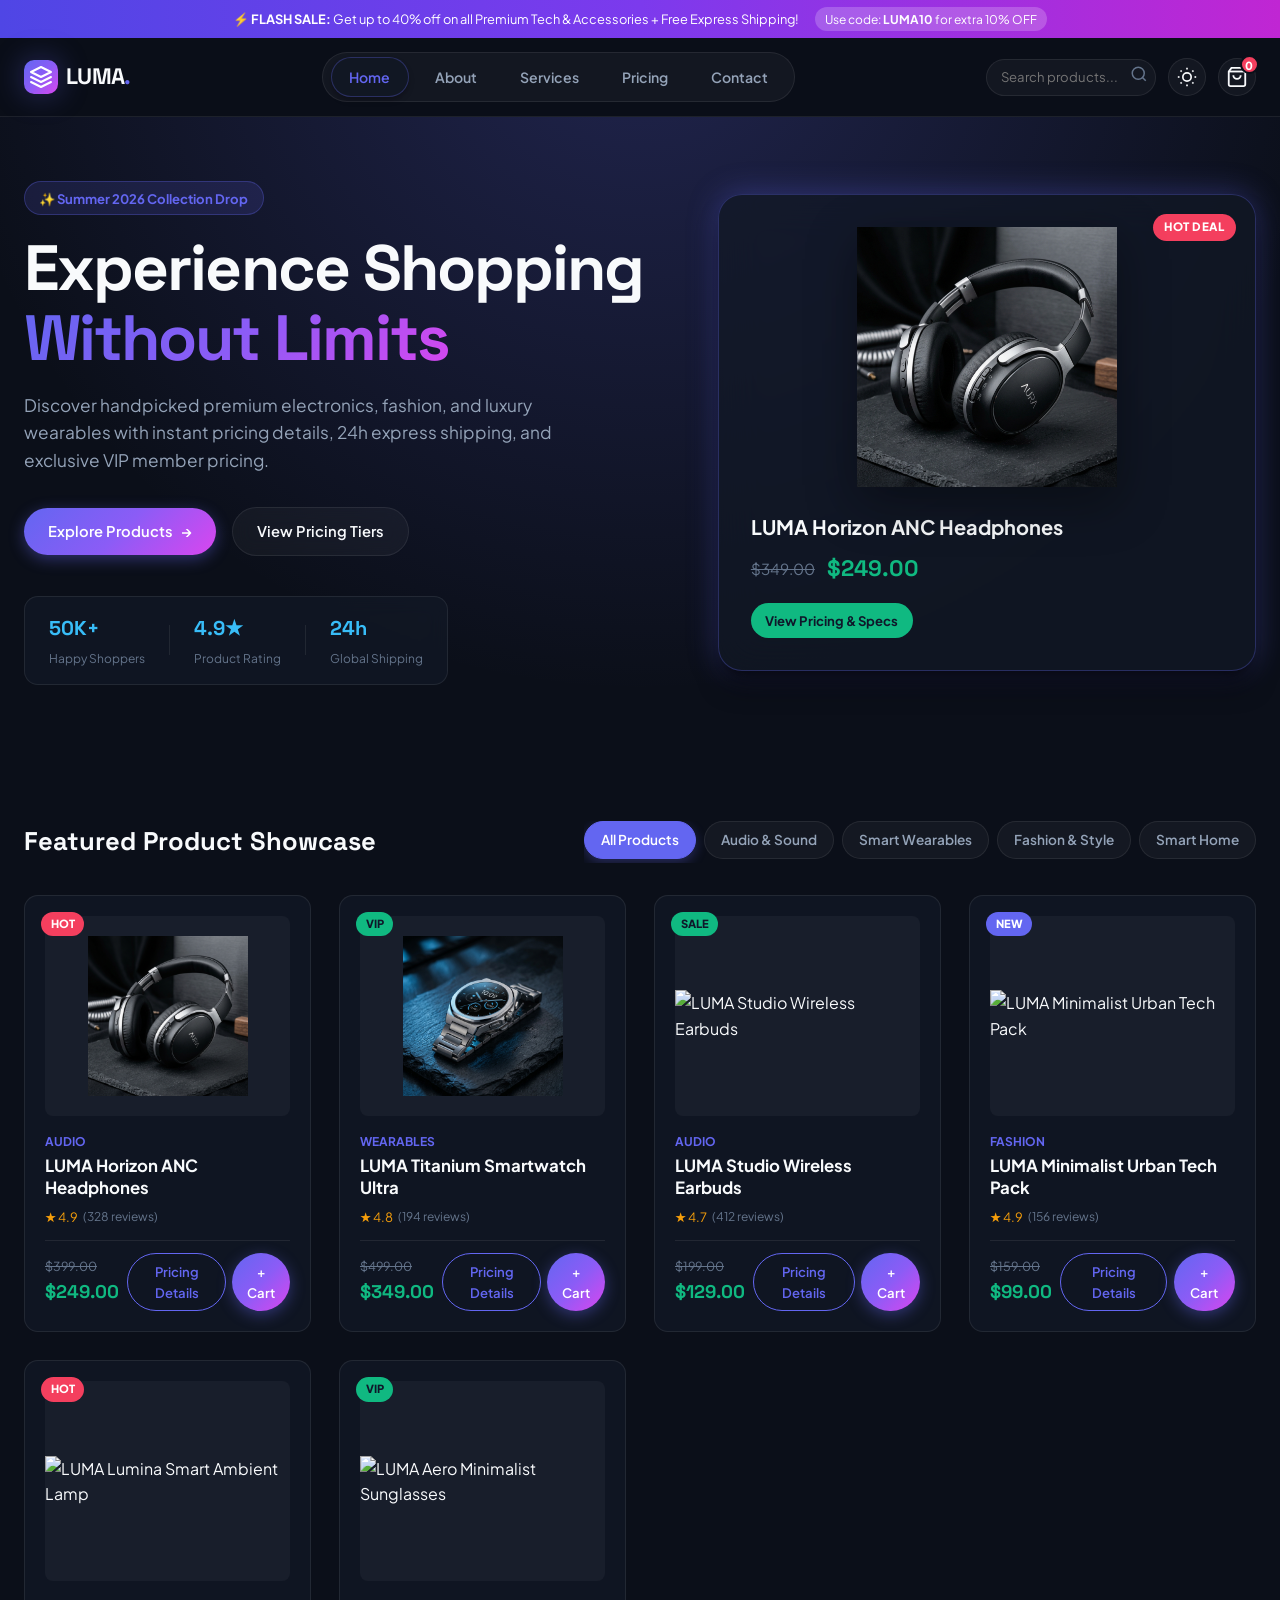
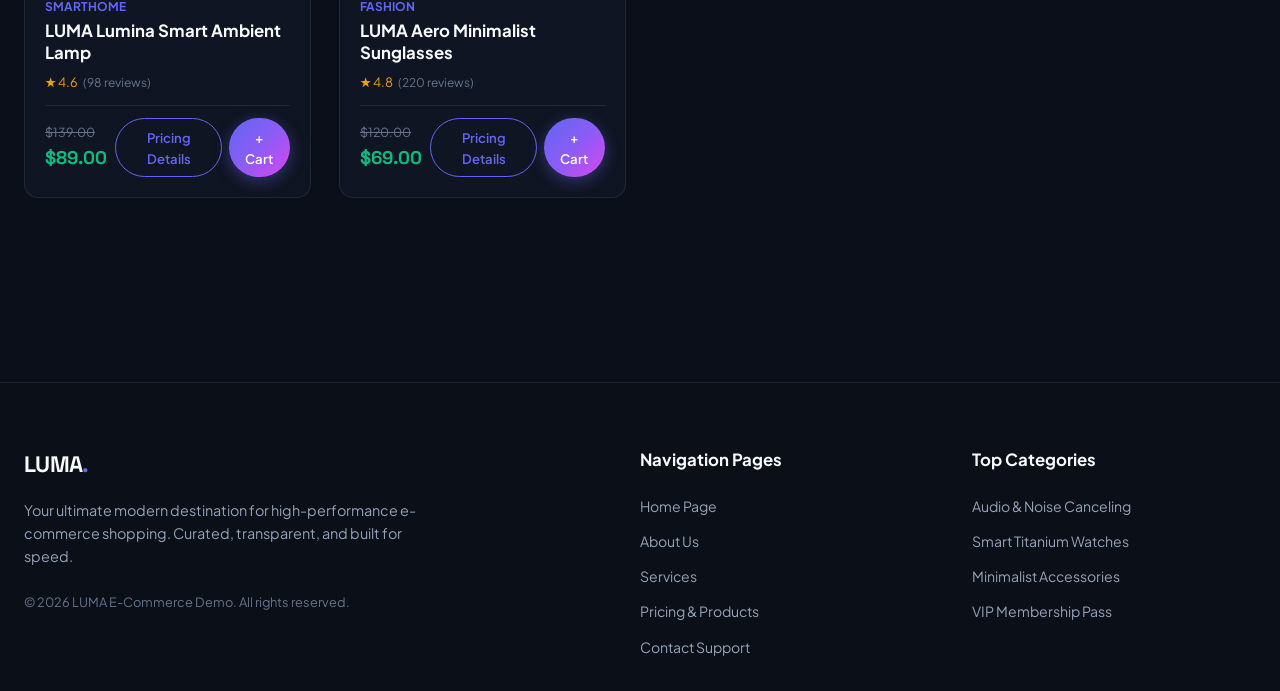
==== index.html @ a2682e5c "first commit for this repo" ====
<!DOCTYPE html>
<html lang="en">
<head>
  <meta charset="UTF-8">
  <meta name="viewport" content="width=device-width, initial-scale=1.0">
  <meta name="description" content="LUMA — Modern E-Commerce Shopping Home Page">
  <title>LUMA — Home | Next-Gen E-Commerce Experience</title>
  <link rel="preconnect" href="https://fonts.googleapis.com">
  <link rel="preconnect" href="https://fonts.gstatic.com" crossorigin>
  <link href="https://fonts.googleapis.com/css2?family=Plus+Jakarta+Sans:wght@300;400;500;600;700;800&family=Space+Grotesk:wght@500;700&display=swap" rel="stylesheet">
  <link rel="icon" type="image/svg+xml" href="./icons/icon.svg">
  <link rel="stylesheet" href="./styles.css">
</head>
<body class="dark-theme">
  <!-- Top Announcement Bar -->
  <div class="top-announcement">
    <div class="announcement-content">
      <span>⚡ <strong>FLASH SALE:</strong> Get up to 40% off on all Premium Tech & Accessories + Free Express Shipping!</span>
      <span class="promo-code-badge">Use code: <strong>LUMA10</strong> for extra 10% OFF</span>
    </div>
  </div>

  <!-- Header Navigation -->
  <header class="site-header" id="site-header">
    <div class="header-container">
      <a href="index.html" class="brand-logo">
        <div class="logo-icon">
          <svg width="24" height="24" viewBox="0 0 24 24" fill="none" xmlns="http://www.w3.org/2000/svg">
            <path d="M12 2L2 7L12 12L22 7L12 2Z" stroke="currentColor" stroke-width="2" stroke-linecap="round" stroke-linejoin="round"/>
            <path d="M2 17L12 22L22 17" stroke="currentColor" stroke-width="2" stroke-linecap="round" stroke-linejoin="round"/>
            <path d="M2 12L12 17L22 12" stroke="currentColor" stroke-width="2" stroke-linecap="round" stroke-linejoin="round"/>
          </svg>
        </div>
        <span class="logo-text">LUMA<span class="logo-dot">.</span></span>
      </a>

      <!-- Navigation Links to distinct HTML pages -->
      <nav class="main-nav" id="main-nav" aria-label="Main Navigation">
        <a href="index.html" class="nav-link active">Home</a>
        <a href="about.html" class="nav-link">About</a>
        <a href="services.html" class="nav-link">Services</a>
        <a href="pricing.html" class="nav-link">Pricing</a>
        <a href="contact.html" class="nav-link">Contact</a>
      </nav>

      <!-- Action Buttons -->
      <div class="header-actions">
        <div class="search-box">
          <input type="text" id="search-input" placeholder="Search products..." aria-label="Search products">
          <button type="button" class="search-btn" aria-label="Submit search">
            <svg width="18" height="18" viewBox="0 0 24 24" fill="none" stroke="currentColor" stroke-width="2"><circle cx="11" cy="11" r="8"></circle><line x1="21" y1="21" x2="16.65" y2="16.65"></line></svg>
          </button>
        </div>

        <button type="button" class="icon-btn theme-toggle" id="theme-toggle" aria-label="Toggle theme">
          <svg class="sun-icon" width="20" height="20" viewBox="0 0 24 24" fill="none" stroke="currentColor" stroke-width="2"><circle cx="12" cy="12" r="5"></circle><line x1="12" y1="1" x2="12" y2="3"></line><line x1="12" y1="21" x2="12" y2="23"></line><line x1="4.22" y1="4.22" x2="5.64" y2="5.64"></line><line x1="18.36" y1="18.36" x2="19.78" y2="19.78"></line><line x1="1" y1="12" x2="3" y2="12"></line><line x1="21" y1="12" x2="23" y2="12"></line><line x1="4.22" y1="19.78" x2="5.64" y2="18.36"></line><line x1="18.36" y1="5.64" x2="19.78" y2="4.22"></line></svg>
        </button>

        <button type="button" class="icon-btn cart-btn" id="cart-toggle-btn" aria-label="Open Cart">
          <svg width="22" height="22" viewBox="0 0 24 24" fill="none" stroke="currentColor" stroke-width="2"><path d="M6 2L3 6v14a2 2 0 0 0 2 2h14a2 2 0 0 0 2-2V6l-3-4z"></path><line x1="3" y1="6" x2="21" y2="6"></line><path d="M16 10a4 4 0 0 1-8 0"></path></svg>
          <span class="cart-badge" id="cart-badge">0</span>
        </button>

        <button type="button" class="mobile-toggle" id="mobile-toggle" aria-label="Toggle menu">
          <span></span><span></span><span></span>
        </button>
      </div>
    </div>
  </header>

  <!-- HOME PAGE CONTENT -->
  <main class="main-content">
    <section class="page-section">
      <!-- Hero Banner -->
      <div class="hero-section">
        <div class="hero-bg-glow"></div>
        <div class="hero-container">
          <div class="hero-text-col">
            <span class="hero-tag">✨ Summer 2026 Collection Drop</span>
            <h1 class="hero-title">Experience Shopping <br><span class="gradient-text">Without Limits</span></h1>
            <p class="hero-desc">Discover handpicked premium electronics, fashion, and luxury wearables with instant pricing details, 24h express shipping, and exclusive VIP member pricing.</p>
            <div class="hero-cta-group">
              <a href="#showcase-catalog" class="btn btn-primary">Explore Products <span>→</span></a>
              <a href="pricing.html" class="btn btn-secondary">View Pricing Tiers</a>
            </div>
            <!-- Trust Pills -->
            <div class="hero-stats">
              <div class="stat-item">
                <span class="stat-num">50K+</span>
                <span class="stat-lbl">Happy Shoppers</span>
              </div>
              <div class="stat-divider"></div>
              <div class="stat-item">
                <span class="stat-num">4.9★</span>
                <span class="stat-lbl">Product Rating</span>
              </div>
              <div class="stat-divider"></div>
              <div class="stat-item">
                <span class="stat-num">24h</span>
                <span class="stat-lbl">Global Shipping</span>
              </div>
            </div>
          </div>

          <div class="hero-visual-col">
            <div class="hero-card-featured">
              <div class="hero-card-badge">HOT DEAL</div>
              <img src="./images/headphones.png" alt="LUMA Horizon ANC Headphones" class="hero-img">
              <div class="hero-card-info">
                <h3>LUMA Horizon ANC Headphones</h3>
                <p class="hero-card-price"><span class="price-strike">$349.00</span> <strong class="price-current">$249.00</strong></p>
                <button type="button" class="btn btn-sm btn-accent view-pricing-btn" data-id="1">View Pricing & Specs</button>
              </div>
            </div>
          </div>
        </div>
      </div>

      <!-- Categories & Product Showcase -->
      <div class="section-container" id="showcase-catalog">
        <div class="category-filter-wrapper">
          <h2 class="section-heading">Featured Product Showcase</h2>
          <div class="filter-pills" id="category-pills">
            <button type="button" class="filter-pill active" data-category="all">All Products</button>
            <button type="button" class="filter-pill" data-category="audio">Audio & Sound</button>
            <button type="button" class="filter-pill" data-category="wearables">Smart Wearables</button>
            <button type="button" class="filter-pill" data-category="fashion">Fashion & Style</button>
            <button type="button" class="filter-pill" data-category="smarthome">Smart Home</button>
          </div>
        </div>

        <div class="products-grid" id="products-grid">
          <!-- Rendered dynamically by script.js -->
        </div>
      </div>
    </section>
  </main>

  <!-- FOOTER -->
  <footer class="site-footer">
    <div class="footer-container">
      <div class="footer-col brand-col">
        <a href="index.html" class="brand-logo">
          <span class="logo-text">LUMA<span class="logo-dot">.</span></span>
        </a>
        <p class="footer-desc">Your ultimate modern destination for high-performance e-commerce shopping. Curated, transparent, and built for speed.</p>
        <p class="copyright">&copy; 2026 LUMA E-Commerce Demo. All rights reserved.</p>
      </div>

      <div class="footer-col">
        <h4>Navigation Pages</h4>
        <ul>
          <li><a href="index.html" class="footer-link-item">Home Page</a></li>
          <li><a href="about.html" class="footer-link-item">About Us</a></li>
          <li><a href="services.html" class="footer-link-item">Services</a></li>
          <li><a href="pricing.html" class="footer-link-item">Pricing & Products</a></li>
          <li><a href="contact.html" class="footer-link-item">Contact Support</a></li>
        </ul>
      </div>

      <div class="footer-col">
        <h4>Top Categories</h4>
        <ul>
          <li><a href="pricing.html" class="footer-link-item">Audio & Noise Canceling</a></li>
          <li><a href="pricing.html" class="footer-link-item">Smart Titanium Watches</a></li>
          <li><a href="pricing.html" class="footer-link-item">Minimalist Accessories</a></li>
          <li><a href="pricing.html" class="footer-link-item">VIP Membership Pass</a></li>
        </ul>
      </div>
    </div>
  </footer>

  <!-- MODALS & DRAWER -->
  <div class="modal-overlay" id="pricing-modal" aria-hidden="true">
    <div class="modal-card modal-lg">
      <button type="button" class="modal-close" id="modal-close-btn">&times;</button>
      <div class="modal-body" id="pricing-modal-body"></div>
    </div>
  </div>

  <div class="cart-drawer-overlay" id="cart-drawer-overlay" aria-hidden="true">
    <div class="cart-drawer" id="cart-drawer">
      <div class="cart-header">
        <h3>Shopping Cart (<span id="cart-drawer-count">0</span>)</h3>
        <button type="button" class="drawer-close" id="cart-close-btn">&times;</button>
      </div>
      <div class="cart-body" id="cart-items-container"></div>
      <div class="cart-footer">
        <div class="promo-input-row">
          <input type="text" id="promo-code-input" placeholder="Promo code (e.g. LUMA10)">
          <button type="button" class="btn btn-sm btn-outline" id="apply-promo-btn">Apply</button>
        </div>
        <div class="cart-summary">
          <div class="summary-row"><span>Subtotal</span><span id="cart-subtotal">$0.00</span></div>
          <div class="summary-row" id="discount-row" style="display:none; color: var(--accent-emerald);"><span>Discount (10%)</span><span id="cart-discount">-$0.00</span></div>
          <div class="summary-row"><span>Estimated Express Shipping</span><span id="cart-shipping">FREE</span></div>
          <div class="summary-row total-row"><span>Total</span><span id="cart-total">$0.00</span></div>
        </div>
        <button type="button" class="btn btn-primary full-width" id="checkout-btn">Proceed to Checkout 💳</button>
      </div>
    </div>
  </div>

  <div class="modal-overlay" id="checkout-modal" aria-hidden="true">
    <div class="modal-card modal-md text-center">
      <button type="button" class="modal-close" id="checkout-close-btn">&times;</button>
      <div class="checkout-success-icon">🎉</div>
      <h2>Order Placed Successfully!</h2>
      <p>Thank you for trying out the <strong>LUMA E-Commerce Demo</strong>. Order ID <strong id="demo-order-id">#LUMA-98421</strong>.</p>
      <button type="button" class="btn btn-primary" id="checkout-done-btn">Back to Store</button>
    </div>
  </div>

  <div class="toast-container" id="toast-container"></div>
  <script src="./script.js"></script>
</body>
</html>
---- styles.css ----
/* ==========================================================================
   LUMA E-COMMERCE DESIGN SYSTEM & STYLESHEET
   ========================================================================== */

:root {
  /* Color Palette - Dark Luxury Default */
  --bg-main: #0B0F19;
  --bg-card: rgba(18, 24, 38, 0.75);
  --bg-card-hover: rgba(28, 36, 56, 0.85);
  --bg-glass: rgba(255, 255, 255, 0.04);
  --border-glass: rgba(255, 255, 255, 0.08);
  --border-highlight: rgba(99, 102, 241, 0.3);

  --text-main: #F8FAFC;
  --text-secondary: #94A3B8;
  --text-muted: #64748B;

  --accent-indigo: #6366F1;
  --accent-purple: #8B5CF6;
  --accent-emerald: #10B981;
  --accent-rose: #F43F5E;
  --accent-amber: #F59E0B;
  --accent-cyan: #38BDF8;

  --gradient-primary: linear-gradient(135deg, #6366F1 0%, #8B5CF6 50%, #D946EF 100%);
  --gradient-card: linear-gradient(180deg, rgba(255, 255, 255, 0.05) 0%, rgba(255, 255, 255, 0.01) 100%);
  --gradient-glow: radial-gradient(circle at 50% -20%, rgba(99, 102, 241, 0.25) 0%, rgba(11, 15, 25, 0) 70%);

  --shadow-sm: 0 4px 6px -1px rgba(0, 0, 0, 0.3);
  --shadow-lg: 0 20px 25px -5px rgba(0, 0, 0, 0.5), 0 8px 10px -6px rgba(0, 0, 0, 0.5);
  --shadow-glow: 0 0 30px rgba(99, 102, 241, 0.35);

  --radius-sm: 8px;
  --radius-md: 14px;
  --radius-lg: 24px;
  --radius-full: 9999px;

  --font-main: 'Plus Jakarta Sans', -apple-system, BlinkMacSystemFont, sans-serif;
  --font-display: 'Space Grotesk', sans-serif;
  --transition-fast: 0.2s cubic-bezier(0.4, 0, 0.2, 1);
  --transition-normal: 0.3s cubic-bezier(0.4, 0, 0.2, 1);
}

/* Light Theme Variables Override */
body.light-theme {
  --bg-main: #F1F5F9;
  --bg-card: rgba(255, 255, 255, 0.85);
  --bg-card-hover: rgba(255, 255, 255, 0.98);
  --bg-glass: rgba(0, 0, 0, 0.03);
  --border-glass: rgba(0, 0, 0, 0.08);
  --border-highlight: rgba(99, 102, 241, 0.4);

  --text-main: #0F172A;
  --text-secondary: #475569;
  --text-muted: #64748B;

  --shadow-lg: 0 20px 25px -5px rgba(15, 23, 42, 0.1), 0 8px 10px -6px rgba(15, 23, 42, 0.05);
  --shadow-glow: 0 0 25px rgba(99, 102, 241, 0.2);
}

/* Reset & Global */
*, *::before, *::after {
  box-sizing: border-box;
  margin: 0;
  padding: 0;
}

html {
  scroll-behavior: smooth;
  font-size: 16px;
}

body {
  background-color: var(--bg-main);
  color: var(--text-main);
  font-family: var(--font-main);
  line-height: 1.6;
  overflow-x: hidden;
  min-height: 100vh;
  transition: background-color var(--transition-normal), color var(--transition-normal);
}

a {
  color: inherit;
  text-decoration: none;
}

button, input, select, textarea {
  font: inherit;
  color: inherit;
}

button {
  cursor: pointer;
  border: none;
  background: none;
}

img {
  max-width: 100%;
  height: auto;
  display: block;
}

/* Helper Utilities */
.gradient-text {
  background: var(--gradient-primary);
  -webkit-background-clip: text;
  -webkit-text-fill-color: transparent;
}

.text-muted { color: var(--text-muted); }
.text-center { text-align: center; }

.btn {
  display: inline-flex;
  align-items: center;
  justify-content: center;
  gap: 0.5rem;
  padding: 0.75rem 1.5rem;
  border-radius: var(--radius-full);
  font-weight: 600;
  font-size: 0.92rem;
  transition: all var(--transition-fast);
  text-decoration: none;
}

.btn-primary {
  background: var(--gradient-primary);
  color: #FFFFFF;
  box-shadow: 0 4px 15px rgba(99, 102, 241, 0.4);
}

.btn-primary:hover {
  transform: translateY(-2px);
  box-shadow: 0 8px 25px rgba(99, 102, 241, 0.6);
}

.btn-secondary {
  background: var(--bg-glass);
  color: var(--text-main);
  border: 1px solid var(--border-glass);
  backdrop-filter: blur(10px);
}

.btn-secondary:hover {
  background: var(--border-glass);
  border-color: var(--accent-indigo);
  transform: translateY(-2px);
}

.btn-accent {
  background: var(--accent-emerald);
  color: #0F172A;
  font-weight: 700;
}

.btn-accent:hover {
  background: #34D399;
  box-shadow: 0 4px 15px rgba(16, 185, 129, 0.4);
  transform: translateY(-2px);
}

.btn-outline {
  border: 1px solid var(--accent-indigo);
  color: var(--accent-indigo);
}

.btn-outline:hover {
  background: var(--accent-indigo);
  color: #FFFFFF;
}

.btn-sm {
  padding: 0.45rem 0.9rem;
  font-size: 0.82rem;
}

.full-width {
  width: 100%;
}

/* TOP ANNOUNCEMENT BAR */
.top-announcement {
  background: linear-gradient(90deg, #4F46E5 0%, #7C3AED 50%, #C026D3 100%);
  color: #FFFFFF;
  font-size: 0.8rem;
  padding: 0.45rem 1rem;
  text-align: center;
}

.announcement-content {
  display: flex;
  align-items: center;
  justify-content: center;
  gap: 1rem;
  flex-wrap: wrap;
}

.promo-code-badge {
  background: rgba(255, 255, 255, 0.2);
  padding: 0.15rem 0.6rem;
  border-radius: var(--radius-full);
  font-size: 0.75rem;
}

/* SITE HEADER & NAVBAR */
.site-header {
  position: sticky;
  top: 0;
  z-index: 100;
  background: rgba(11, 15, 25, 0.85);
  backdrop-filter: blur(16px);
  border-bottom: 1px solid var(--border-glass);
  transition: background var(--transition-normal);
}

body.light-theme .site-header {
  background: rgba(241, 245, 249, 0.85);
}

.header-container {
  max-width: 1280px;
  margin: 0 auto;
  padding: 0.85rem 1.5rem;
  display: flex;
  align-items: center;
  justify-content: space-between;
  gap: 1.5rem;
}

.brand-logo {
  display: flex;
  align-items: center;
  gap: 0.5rem;
  font-family: var(--font-display);
  font-weight: 700;
  font-size: 1.4rem;
  color: var(--text-main);
  letter-spacing: -0.03em;
}

.logo-icon {
  width: 34px;
  height: 34px;
  background: var(--gradient-primary);
  border-radius: 10px;
  display: grid;
  place-items: center;
  color: white;
  box-shadow: var(--shadow-glow);
}

.logo-dot {
  color: var(--accent-indigo);
}

/* Navigation Links */
.main-nav {
  display: flex;
  align-items: center;
  gap: 0.5rem;
  background: var(--bg-glass);
  padding: 0.25rem 0.5rem;
  border-radius: var(--radius-full);
  border: 1px solid var(--border-glass);
}

.nav-link {
  padding: 0.5rem 1.1rem;
  font-size: 0.88rem;
  font-weight: 600;
  color: var(--text-secondary);
  border-radius: var(--radius-full);
  transition: all var(--transition-fast);
}

.nav-link:hover, .nav-link.active {
  color: var(--text-main);
  background: var(--bg-card);
  box-shadow: var(--shadow-sm);
}

.nav-link.active {
  color: var(--accent-indigo);
  border: 1px solid var(--border-highlight);
}

/* Header Actions */
.header-actions {
  display: flex;
  align-items: center;
  gap: 0.75rem;
}

.search-box {
  position: relative;
  display: flex;
  align-items: center;
}

.search-box input {
  background: var(--bg-glass);
  border: 1px solid var(--border-glass);
  padding: 0.45rem 2.2rem 0.45rem 0.9rem;
  border-radius: var(--radius-full);
  font-size: 0.82rem;
  width: 170px;
  transition: width var(--transition-fast), border-color var(--transition-fast);
}

.search-box input:focus {
  outline: none;
  width: 220px;
  border-color: var(--accent-indigo);
}

.search-btn {
  position: absolute;
  right: 8px;
  color: var(--text-muted);
}

.icon-btn {
  width: 38px;
  height: 38px;
  border-radius: 50%;
  background: var(--bg-glass);
  border: 1px solid var(--border-glass);
  display: grid;
  place-items: center;
  color: var(--text-main);
  position: relative;
  transition: all var(--transition-fast);
}

.icon-btn:hover {
  background: var(--bg-card);
  border-color: var(--accent-indigo);
  color: var(--accent-indigo);
  transform: translateY(-1px);
}

.cart-badge {
  position: absolute;
  top: -4px;
  right: -4px;
  background: var(--accent-rose);
  color: white;
  font-size: 0.7rem;
  font-weight: 800;
  width: 19px;
  height: 19px;
  border-radius: 50%;
  display: grid;
  place-items: center;
  border: 2px solid var(--bg-main);
}

.mobile-toggle {
  display: none;
  flex-direction: column;
  gap: 5px;
  padding: 0.3rem;
}

.mobile-toggle span {
  width: 22px;
  height: 2px;
  background: var(--text-main);
  border-radius: 2px;
}

/* MAIN VIEW SECTIONS CONTROLLER */
.main-content {
  min-height: calc(100vh - 180px);
}

.page-section {
  display: block;
  opacity: 1;
  transform: translateY(0);
  padding-bottom: 3rem;
}

.section-container {
  max-width: 1280px;
  margin: 0 auto;
  padding: 3.5rem 1.5rem;
}

/* SECTION TITLES */
.section-subtitle {
  color: var(--accent-indigo);
  font-size: 0.8rem;
  font-weight: 800;
  letter-spacing: 0.12em;
  text-transform: uppercase;
  display: block;
  margin-bottom: 0.5rem;
}

.section-title {
  font-family: var(--font-display);
  font-size: clamp(2rem, 4vw, 2.8rem);
  font-weight: 700;
  line-height: 1.15;
  margin-bottom: 1rem;
}

.section-lead {
  color: var(--text-secondary);
  font-size: 1.05rem;
  max-width: 650px;
  margin-bottom: 2.5rem;
}

/* ==========================================================================
   1. HOME SECTION STYLES
   ========================================================================== */

.hero-section {
  position: relative;
  padding: 4rem 1.5rem 5rem;
  overflow: hidden;
  background: var(--gradient-glow);
}

.hero-container {
  max-width: 1280px;
  margin: 0 auto;
  display: grid;
  grid-template-columns: 1.2fr 1fr;
  gap: 3rem;
  align-items: center;
}

.hero-tag {
  display: inline-block;
  background: rgba(99, 102, 241, 0.15);
  border: 1px solid rgba(99, 102, 241, 0.3);
  color: var(--accent-indigo);
  padding: 0.35rem 0.9rem;
  border-radius: var(--radius-full);
  font-size: 0.82rem;
  font-weight: 700;
  margin-bottom: 1.2rem;
}

.hero-title {
  font-family: var(--font-display);
  font-size: clamp(2.5rem, 5vw, 4rem);
  font-weight: 800;
  line-height: 1.08;
  letter-spacing: -0.03em;
  margin-bottom: 1.2rem;
}

.hero-desc {
  color: var(--text-secondary);
  font-size: 1.08rem;
  max-width: 540px;
  margin-bottom: 2rem;
}

.hero-cta-group {
  display: flex;
  align-items: center;
  gap: 1rem;
  flex-wrap: wrap;
  margin-bottom: 2.5rem;
}

.hero-stats {
  display: flex;
  align-items: center;
  gap: 1.5rem;
  background: var(--bg-card);
  border: 1px solid var(--border-glass);
  padding: 0.9rem 1.5rem;
  border-radius: var(--radius-md);
  width: fit-content;
  backdrop-filter: blur(10px);
}

.stat-num {
  font-family: var(--font-display);
  font-weight: 800;
  font-size: 1.25rem;
  color: var(--accent-cyan);
  display: block;
}

.stat-lbl {
  font-size: 0.75rem;
  color: var(--text-muted);
}

.stat-divider {
  width: 1px;
  height: 30px;
  background: var(--border-glass);
}

/* Featured Hero Product Card */
.hero-card-featured {
  position: relative;
  background: var(--bg-card);
  border: 1px solid var(--border-highlight);
  border-radius: var(--radius-lg);
  padding: 2rem;
  box-shadow: var(--shadow-lg), var(--shadow-glow);
  overflow: hidden;
  backdrop-filter: blur(20px);
}

.hero-card-badge {
  position: absolute;
  top: 1.2rem;
  right: 1.2rem;
  background: var(--accent-rose);
  color: white;
  font-size: 0.72rem;
  font-weight: 800;
  padding: 0.25rem 0.7rem;
  border-radius: var(--radius-full);
  letter-spacing: 0.05em;
}

.hero-img {
  width: 100%;
  height: 260px;
  object-fit: contain;
  margin-bottom: 1.5rem;
  filter: drop-shadow(0 15px 25px rgba(0,0,0,0.4));
  transition: transform 0.4s ease;
}

.hero-card-featured:hover .hero-img {
  transform: scale(1.05) translateY(-5px);
}

.hero-card-info h3 {
  font-size: 1.25rem;
  font-weight: 700;
  margin-bottom: 0.5rem;
}

.hero-card-price {
  margin-bottom: 1rem;
  display: flex;
  align-items: center;
  gap: 0.75rem;
}

.price-strike {
  text-decoration: line-through;
  color: var(--text-muted);
  font-size: 0.95rem;
}

.price-current {
  color: var(--accent-emerald);
  font-size: 1.4rem;
  font-family: var(--font-display);
}

/* Category Filters & Products Grid */
.category-filter-wrapper {
  margin-bottom: 2rem;
  display: flex;
  align-items: center;
  justify-content: space-between;
  gap: 1.5rem;
  flex-wrap: wrap;
}

.section-heading {
  font-family: var(--font-display);
  font-size: 1.6rem;
  font-weight: 700;
}

.filter-pills {
  display: flex;
  gap: 0.5rem;
  overflow-x: auto;
  padding-bottom: 0.25rem;
}

.filter-pill {
  padding: 0.45rem 1rem;
  border-radius: var(--radius-full);
  background: var(--bg-glass);
  border: 1px solid var(--border-glass);
  color: var(--text-secondary);
  font-size: 0.85rem;
  font-weight: 600;
  white-space: nowrap;
  transition: all var(--transition-fast);
}

.filter-pill:hover, .filter-pill.active {
  background: var(--accent-indigo);
  color: white;
  border-color: var(--accent-indigo);
  box-shadow: 0 4px 12px rgba(99, 102, 241, 0.3);
}

.products-grid {
  display: grid;
  grid-template-columns: repeat(auto-fill, minmax(280px, 1fr));
  gap: 1.75rem;
}

/* Product Card Component */
.product-card {
  background: var(--bg-card);
  border: 1px solid var(--border-glass);
  border-radius: var(--radius-md);
  padding: 1.25rem;
  display: flex;
  flex-direction: column;
  position: relative;
  transition: all var(--transition-fast);
}

.product-card:hover {
  transform: translateY(-4px);
  border-color: var(--border-highlight);
  box-shadow: var(--shadow-lg);
  background: var(--bg-card-hover);
}

.product-badge-tag {
  position: absolute;
  top: 1rem;
  left: 1rem;
  font-size: 0.7rem;
  font-weight: 800;
  padding: 0.2rem 0.6rem;
  border-radius: var(--radius-full);
  z-index: 2;
}

.tag-hot { background: var(--accent-rose); color: white; }
.tag-new { background: var(--accent-indigo); color: white; }
.tag-sale { background: var(--accent-emerald); color: #0F172A; }

.product-img-wrap {
  position: relative;
  width: 100%;
  height: 200px;
  background: var(--bg-glass);
  border-radius: var(--radius-sm);
  display: grid;
  place-items: center;
  overflow: hidden;
  margin-bottom: 1rem;
}

.product-img-wrap img {
  max-height: 160px;
  object-fit: contain;
  transition: transform 0.3s ease;
}

.product-card:hover .product-img-wrap img {
  transform: scale(1.08);
}

.product-cat {
  font-size: 0.75rem;
  color: var(--accent-indigo);
  font-weight: 700;
  text-transform: uppercase;
  margin-bottom: 0.25rem;
}

.product-title {
  font-size: 1.05rem;
  font-weight: 700;
  line-height: 1.3;
  margin-bottom: 0.5rem;
  color: var(--text-main);
}

.product-rating {
  font-size: 0.8rem;
  color: var(--accent-amber);
  margin-bottom: 0.8rem;
  display: flex;
  align-items: center;
  gap: 0.3rem;
}

.product-rating span {
  color: var(--text-muted);
  font-size: 0.75rem;
}

.product-footer {
  margin-top: auto;
  display: flex;
  align-items: center;
  justify-content: space-between;
  gap: 0.5rem;
  padding-top: 0.75rem;
  border-top: 1px solid var(--border-glass);
}

.product-price-box {
  display: flex;
  flex-direction: column;
}

.product-orig-price {
  font-size: 0.78rem;
  color: var(--text-muted);
  text-decoration: line-through;
}

.product-final-price {
  font-family: var(--font-display);
  font-size: 1.15rem;
  font-weight: 700;
  color: var(--accent-emerald);
}

.product-btn-group {
  display: flex;
  gap: 0.4rem;
}

/* ==========================================================================
   2. ABOUT SECTION STYLES
   ========================================================================== */

.about-hero {
  text-align: center;
  max-width: 750px;
  margin: 0 auto 4rem;
}

.about-metrics-grid {
  display: grid;
  grid-template-columns: repeat(auto-fit, minmax(220px, 1fr));
  gap: 1.5rem;
  margin-bottom: 4rem;
}

.metric-card {
  background: var(--bg-card);
  border: 1px solid var(--border-glass);
  border-radius: var(--radius-md);
  padding: 2rem 1.5rem;
  text-align: center;
}

.metric-icon {
  font-size: 2rem;
  margin-bottom: 0.5rem;
}

.metric-number {
  font-family: var(--font-display);
  font-size: 2.2rem;
  font-weight: 800;
  color: var(--accent-indigo);
  line-height: 1;
  margin-bottom: 0.3rem;
}

.metric-label {
  font-size: 0.88rem;
  color: var(--text-secondary);
}

.subsection-title {
  font-family: var(--font-display);
  font-size: 1.6rem;
  margin-bottom: 1.5rem;
  text-align: center;
}

.values-grid {
  display: grid;
  grid-template-columns: repeat(auto-fit, minmax(280px, 1fr));
  gap: 1.75rem;
  margin-bottom: 4rem;
}

.value-card {
  background: var(--bg-card);
  border: 1px solid var(--border-glass);
  padding: 2rem;
  border-radius: var(--radius-md);
  position: relative;
}

.value-badge {
  font-family: var(--font-display);
  font-size: 2rem;
  font-weight: 800;
  color: rgba(99, 102, 241, 0.25);
  margin-bottom: 0.5rem;
}

.value-card h4 {
  font-size: 1.15rem;
  margin-bottom: 0.5rem;
}

.value-card p {
  color: var(--text-secondary);
  font-size: 0.9rem;
}

.testimonials-grid {
  display: grid;
  grid-template-columns: repeat(auto-fit, minmax(300px, 1fr));
  gap: 1.5rem;
}

.testimonial-card {
  background: var(--bg-card);
  border: 1px solid var(--border-glass);
  padding: 1.75rem;
  border-radius: var(--radius-md);
}

.rating-stars {
  color: var(--accent-amber);
  margin-bottom: 0.75rem;
}

.testimonial-text {
  font-size: 0.95rem;
  font-style: italic;
  margin-bottom: 1.25rem;
  color: var(--text-secondary);
}

.testimonial-author {
  display: flex;
  align-items: center;
  gap: 0.75rem;
}

.author-avatar {
  width: 40px;
  height: 40px;
  background: var(--gradient-primary);
  border-radius: 50%;
  display: grid;
  place-items: center;
  font-weight: 700;
  font-size: 0.85rem;
  color: white;
}

/* ==========================================================================
   3. SERVICES SECTION STYLES
   ========================================================================== */

.services-header {
  text-align: center;
  max-width: 700px;
  margin: 0 auto 3.5rem;
}

.services-grid {
  display: grid;
  grid-template-columns: repeat(auto-fit, minmax(320px, 1fr));
  gap: 2rem;
}

.service-card {
  background: var(--bg-card);
  border: 1px solid var(--border-glass);
  border-radius: var(--radius-lg);
  padding: 2.2rem;
  transition: all var(--transition-fast);
}

.service-card:hover {
  border-color: var(--border-highlight);
  transform: translateY(-4px);
  box-shadow: var(--shadow-lg);
}

.service-icon-wrap {
  font-size: 2.4rem;
  margin-bottom: 1rem;
}

.service-card h3 {
  font-size: 1.25rem;
  margin-bottom: 0.75rem;
}

.service-card p {
  color: var(--text-secondary);
  font-size: 0.92rem;
  margin-bottom: 1.25rem;
}

.service-link-btn {
  color: var(--accent-indigo);
  font-weight: 700;
  font-size: 0.88rem;
  padding: 0;
}

.service-link-btn:hover {
  text-decoration: underline;
}

/* ==========================================================================
   4. PRICING SECTION STYLES
   ========================================================================== */

.pricing-header {
  text-align: center;
  max-width: 750px;
  margin: 0 auto 3.5rem;
}

.pricing-tiers-grid {
  display: grid;
  grid-template-columns: repeat(auto-fit, minmax(290px, 1fr));
  gap: 2rem;
  align-items: stretch;
  margin-bottom: 5rem;
}

.tier-card {
  background: var(--bg-card);
  border: 1px solid var(--border-glass);
  border-radius: var(--radius-lg);
  padding: 2.5rem 2rem;
  display: flex;
  flex-direction: column;
  position: relative;
}

.tier-featured {
  border-color: var(--accent-indigo);
  box-shadow: var(--shadow-glow), var(--shadow-lg);
  background: linear-gradient(180deg, rgba(99, 102, 241, 0.12) 0%, rgba(18, 24, 38, 0.85) 100%);
  transform: scale(1.03);
}

.featured-badge {
  position: absolute;
  top: -12px;
  left: 50%;
  transform: translateX(-50%);
  background: var(--accent-indigo);
  color: white;
  font-size: 0.7rem;
  font-weight: 800;
  padding: 0.2rem 0.8rem;
  border-radius: var(--radius-full);
}

.tier-name {
  font-family: var(--font-display);
  font-size: 1.4rem;
  margin-bottom: 0.3rem;
}

.tier-desc {
  font-size: 0.85rem;
  color: var(--text-muted);
  margin-bottom: 1.5rem;
}

.tier-price {
  font-family: var(--font-display);
  font-size: 2.6rem;
  font-weight: 800;
  color: var(--text-main);
  margin-bottom: 1.5rem;
}

.tier-price span {
  font-size: 0.9rem;
  font-weight: 400;
  color: var(--text-muted);
}

.tier-features {
  list-style: none;
  margin-bottom: 2rem;
  display: flex;
  flex-direction: column;
  gap: 0.75rem;
}

.tier-features li {
  font-size: 0.9rem;
  color: var(--text-secondary);
}

/* Pricing Table Block */
.pricing-catalog-block {
  background: var(--bg-card);
  border: 1px solid var(--border-glass);
  border-radius: var(--radius-lg);
  padding: 2.2rem;
}

.catalog-header-bar {
  margin-bottom: 1.5rem;
}

.catalog-subtext {
  color: var(--text-secondary);
  font-size: 0.9rem;
}

.pricing-table-container {
  overflow-x: auto;
}

.pricing-table {
  width: 100%;
  border-collapse: collapse;
  text-align: left;
}

.pricing-table th, .pricing-table td {
  padding: 1rem 1.25rem;
  border-bottom: 1px solid var(--border-glass);
}

.pricing-table th {
  font-size: 0.8rem;
  text-transform: uppercase;
  letter-spacing: 0.08em;
  color: var(--text-muted);
  background: var(--bg-glass);
}

.pricing-table td {
  font-size: 0.92rem;
}

.stock-in { color: var(--accent-emerald); font-weight: 700; }
.stock-low { color: var(--accent-amber); font-weight: 700; }

/* ==========================================================================
   5. CONTACT SECTION STYLES
   ========================================================================== */

.contact-header {
  text-align: center;
  max-width: 700px;
  margin: 0 auto 3.5rem;
}

.contact-layout {
  display: grid;
  grid-template-columns: 1.2fr 1fr;
  gap: 2.5rem;
}

.contact-form-card {
  background: var(--bg-card);
  border: 1px solid var(--border-glass);
  border-radius: var(--radius-lg);
  padding: 2.5rem;
}

.contact-form-card h3 {
  font-size: 1.4rem;
  margin-bottom: 1.5rem;
}

.form-row {
  display: grid;
  grid-template-columns: 1fr 1fr;
  gap: 1rem;
}

.form-group {
  margin-bottom: 1.25rem;
}

.form-group label {
  display: block;
  font-size: 0.85rem;
  font-weight: 600;
  margin-bottom: 0.4rem;
  color: var(--text-secondary);
}

.form-group input, .form-group select, .form-group textarea {
  width: 100%;
  background: var(--bg-glass);
  border: 1px solid var(--border-glass);
  padding: 0.75rem 1rem;
  border-radius: var(--radius-sm);
  color: var(--text-main);
  transition: border-color var(--transition-fast);
}

.form-group input:focus, .form-group select:focus, .form-group textarea:focus {
  outline: none;
  border-color: var(--accent-indigo);
}

.form-status {
  margin-top: 1rem;
  font-size: 0.9rem;
  font-weight: 600;
}

.info-card {
  background: var(--bg-card);
  border: 1px solid var(--border-glass);
  border-radius: var(--radius-md);
  padding: 1.75rem;
  margin-bottom: 2rem;
  display: flex;
  flex-direction: column;
  gap: 1.25rem;
}

.info-item {
  display: flex;
  align-items: flex-start;
  gap: 1rem;
}

.info-icon {
  font-size: 1.5rem;
}

.info-item p {
  color: var(--text-secondary);
  font-size: 0.88rem;
}

/* Accordion FAQ */
.faq-accordion-block h4 {
  font-size: 1.15rem;
  margin-bottom: 1rem;
}

.accordion-item {
  background: var(--bg-card);
  border: 1px solid var(--border-glass);
  border-radius: var(--radius-sm);
  margin-bottom: 0.75rem;
  overflow: hidden;
}

.accordion-header {
  width: 100%;
  padding: 1rem 1.25rem;
  display: flex;
  align-items: center;
  justify-content: space-between;
  font-weight: 600;
  font-size: 0.92rem;
  color: var(--text-main);
  text-align: left;
}

.accordion-content {
  display: none;
  padding: 0 1.25rem 1rem;
  color: var(--text-secondary);
  font-size: 0.88rem;
}

.accordion-item.active .accordion-content {
  display: block;
}

.accordion-item.active .acc-icon {
  transform: rotate(45deg);
}

/* ==========================================================================
   MODALS & SHOPPING CART DRAWER
   ========================================================================== */

.modal-overlay {
  position: fixed;
  inset: 0;
  z-index: 1000;
  background: rgba(0, 0, 0, 0.75);
  backdrop-filter: blur(10px);
  display: grid;
  place-items: center;
  padding: 1.5rem;
  opacity: 0;
  pointer-events: none;
  transition: opacity 0.3s ease;
}

.modal-overlay.open {
  opacity: 1;
  pointer-events: auto;
}

.modal-card {
  background: var(--bg-main);
  border: 1px solid var(--border-highlight);
  border-radius: var(--radius-lg);
  padding: 2rem;
  position: relative;
  max-height: 90vh;
  overflow-y: auto;
  box-shadow: var(--shadow-lg);
  transform: scale(0.95);
  transition: transform 0.3s ease;
  width: 100%;
}

.modal-overlay.open .modal-card {
  transform: scale(1);
}

.modal-lg { max-width: 800px; }
.modal-md { max-width: 500px; }

.modal-close {
  position: absolute;
  top: 1rem;
  right: 1.2rem;
  font-size: 1.8rem;
  color: var(--text-muted);
  line-height: 1;
}

.modal-close:hover {
  color: var(--accent-rose);
}

/* Pricing Detail Modal Body Content */
.pricing-modal-grid {
  display: grid;
  grid-template-columns: 1fr 1.2fr;
  gap: 2rem;
}

.pricing-modal-img {
  width: 100%;
  height: 250px;
  object-fit: contain;
  background: var(--bg-glass);
  border-radius: var(--radius-md);
  padding: 1rem;
}

.pricing-modal-title {
  font-size: 1.5rem;
  font-weight: 800;
  margin-bottom: 0.4rem;
}

.pricing-modal-category {
  color: var(--accent-indigo);
  font-size: 0.8rem;
  font-weight: 700;
  text-transform: uppercase;
}

.price-breakdown-box {
  background: var(--bg-card);
  border: 1px solid var(--border-glass);
  padding: 1rem 1.25rem;
  border-radius: var(--radius-md);
  margin: 1rem 0;
}

.breakdown-row {
  display: flex;
  justify-content: space-between;
  font-size: 0.88rem;
  margin-bottom: 0.4rem;
}

.breakdown-row.total-save {
  color: var(--accent-emerald);
  font-weight: 700;
  border-top: 1px solid var(--border-glass);
  padding-top: 0.4rem;
}

.bulk-pricing-table {
  width: 100%;
  font-size: 0.8rem;
  margin: 1rem 0;
  border-collapse: collapse;
}

.bulk-pricing-table th, .bulk-pricing-table td {
  padding: 0.4rem 0.6rem;
  border: 1px solid var(--border-glass);
  text-align: center;
}

/* SHOPPING CART DRAWER */
.cart-drawer-overlay {
  position: fixed;
  inset: 0;
  z-index: 1000;
  background: rgba(0, 0, 0, 0.6);
  backdrop-filter: blur(5px);
  opacity: 0;
  pointer-events: none;
  transition: opacity 0.3s ease;
}

.cart-drawer-overlay.open {
  opacity: 1;
  pointer-events: auto;
}

.cart-drawer {
  position: fixed;
  top: 0;
  right: 0;
  bottom: 0;
  width: min(100%, 420px);
  background: var(--bg-main);
  border-left: 1px solid var(--border-glass);
  z-index: 1001;
  display: flex;
  flex-direction: column;
  transform: translateX(100%);
  transition: transform 0.35s cubic-bezier(0.4, 0, 0.2, 1);
  box-shadow: -10px 0 30px rgba(0,0,0,0.5);
}

.cart-drawer-overlay.open .cart-drawer {
  transform: translateX(0);
}

.cart-header {
  padding: 1.25rem 1.5rem;
  border-bottom: 1px solid var(--border-glass);
  display: flex;
  align-items: center;
  justify-content: space-between;
}

.drawer-close {
  font-size: 1.8rem;
  color: var(--text-muted);
}

.cart-body {
  flex: 1;
  overflow-y: auto;
  padding: 1.5rem;
  display: flex;
  flex-direction: column;
  gap: 1.25rem;
}

.cart-item {
  display: flex;
  align-items: center;
  gap: 1rem;
  background: var(--bg-card);
  border: 1px solid var(--border-glass);
  padding: 0.85rem;
  border-radius: var(--radius-md);
}

.cart-item-img {
  width: 60px;
  height: 60px;
  object-fit: contain;
  background: var(--bg-glass);
  border-radius: var(--radius-sm);
}

.cart-item-info {
  flex: 1;
}

.cart-item-title {
  font-size: 0.9rem;
  font-weight: 700;
  margin-bottom: 0.2rem;
}

.cart-item-price {
  font-size: 0.85rem;
  color: var(--accent-emerald);
  font-weight: 700;
}

.qty-controls {
  display: flex;
  align-items: center;
  gap: 0.5rem;
  margin-top: 0.4rem;
}

.qty-btn {
  width: 24px;
  height: 24px;
  border-radius: 4px;
  background: var(--bg-glass);
  border: 1px solid var(--border-glass);
  display: grid;
  place-items: center;
  font-size: 0.85rem;
}

.cart-footer {
  padding: 1.5rem;
  border-top: 1px solid var(--border-glass);
  background: var(--bg-card);
}

.promo-input-row {
  display: flex;
  gap: 0.5rem;
  margin-bottom: 1rem;
}

.promo-input-row input {
  flex: 1;
  background: var(--bg-glass);
  border: 1px solid var(--border-glass);
  padding: 0.4rem 0.8rem;
  border-radius: var(--radius-sm);
  font-size: 0.82rem;
}

.cart-summary {
  margin-bottom: 1.25rem;
}

.summary-row {
  display: flex;
  justify-content: space-between;
  font-size: 0.88rem;
  color: var(--text-secondary);
  margin-bottom: 0.4rem;
}

.summary-row.total-row {
  font-size: 1.15rem;
  font-weight: 800;
  color: var(--text-main);
  border-top: 1px solid var(--border-glass);
  padding-top: 0.6rem;
  margin-top: 0.4rem;
}

/* Toast Notifications */
.toast-container {
  position: fixed;
  bottom: 1.5rem;
  right: 1.5rem;
  z-index: 2000;
  display: flex;
  flex-direction: column;
  gap: 0.75rem;
}

.toast {
  background: var(--bg-card);
  border: 1px solid var(--border-highlight);
  color: var(--text-main);
  padding: 0.85rem 1.25rem;
  border-radius: var(--radius-md);
  box-shadow: var(--shadow-lg);
  display: flex;
  align-items: center;
  gap: 0.75rem;
  font-size: 0.9rem;
  backdrop-filter: blur(16px);
  animation: slideInToast 0.3s ease forwards;
}

@keyframes slideInToast {
  from { opacity: 0; transform: translateY(20px); }
  to { opacity: 1; transform: translateY(0); }
}

/* FOOTER */
.site-footer {
  background: rgba(11, 15, 25, 0.95);
  border-top: 1px solid var(--border-glass);
  padding: 4rem 1.5rem 2rem;
  margin-top: 5rem;
}

.footer-container {
  max-width: 1280px;
  margin: 0 auto;
  display: grid;
  grid-template-columns: 2fr 1fr 1fr;
  gap: 3rem;
}

.footer-desc {
  color: var(--text-secondary);
  font-size: 0.9rem;
  margin: 1rem 0 1.5rem;
  max-width: 400px;
}

.copyright {
  font-size: 0.8rem;
  color: var(--text-muted);
}

.footer-col h4 {
  font-size: 1.05rem;
  margin-bottom: 1.2rem;
}

.footer-col ul {
  list-style: none;
  display: flex;
  flex-direction: column;
  gap: 0.6rem;
}

.footer-link, .footer-link-item {
  color: var(--text-secondary);
  font-size: 0.88rem;
  text-align: left;
  padding: 0;
  transition: color var(--transition-fast);
}

.footer-link:hover, .footer-link-item:hover {
  color: var(--accent-indigo);
}

/* MEDIA QUERIES FOR RESPONSIVENESS */
@media (max-width: 992px) {
  .hero-container {
    grid-template-columns: 1fr;
  }
  .contact-layout {
    grid-template-columns: 1fr;
  }
  .pricing-modal-grid {
    grid-template-columns: 1fr;
  }
  .footer-container {
    grid-template-columns: 1fr;
  }
}

@media (max-width: 768px) {
  .header-container {
    padding: 0.75rem 1rem;
  }

  .main-nav {
    display: none;
    position: absolute;
    top: 100%;
    left: 1rem;
    right: 1rem;
    flex-direction: column;
    background: var(--bg-main);
    border: 1px solid var(--border-glass);
    padding: 1rem;
    border-radius: var(--radius-md);
    box-shadow: var(--shadow-lg);
  }

  .main-nav.mobile-open {
    display: flex;
  }

  .mobile-toggle {
    display: flex;
  }

  .search-box input {
    width: 120px;
  }
  .search-box input:focus {
    width: 150px;
  }

  .form-row {
    grid-template-columns: 1fr;
  }
}
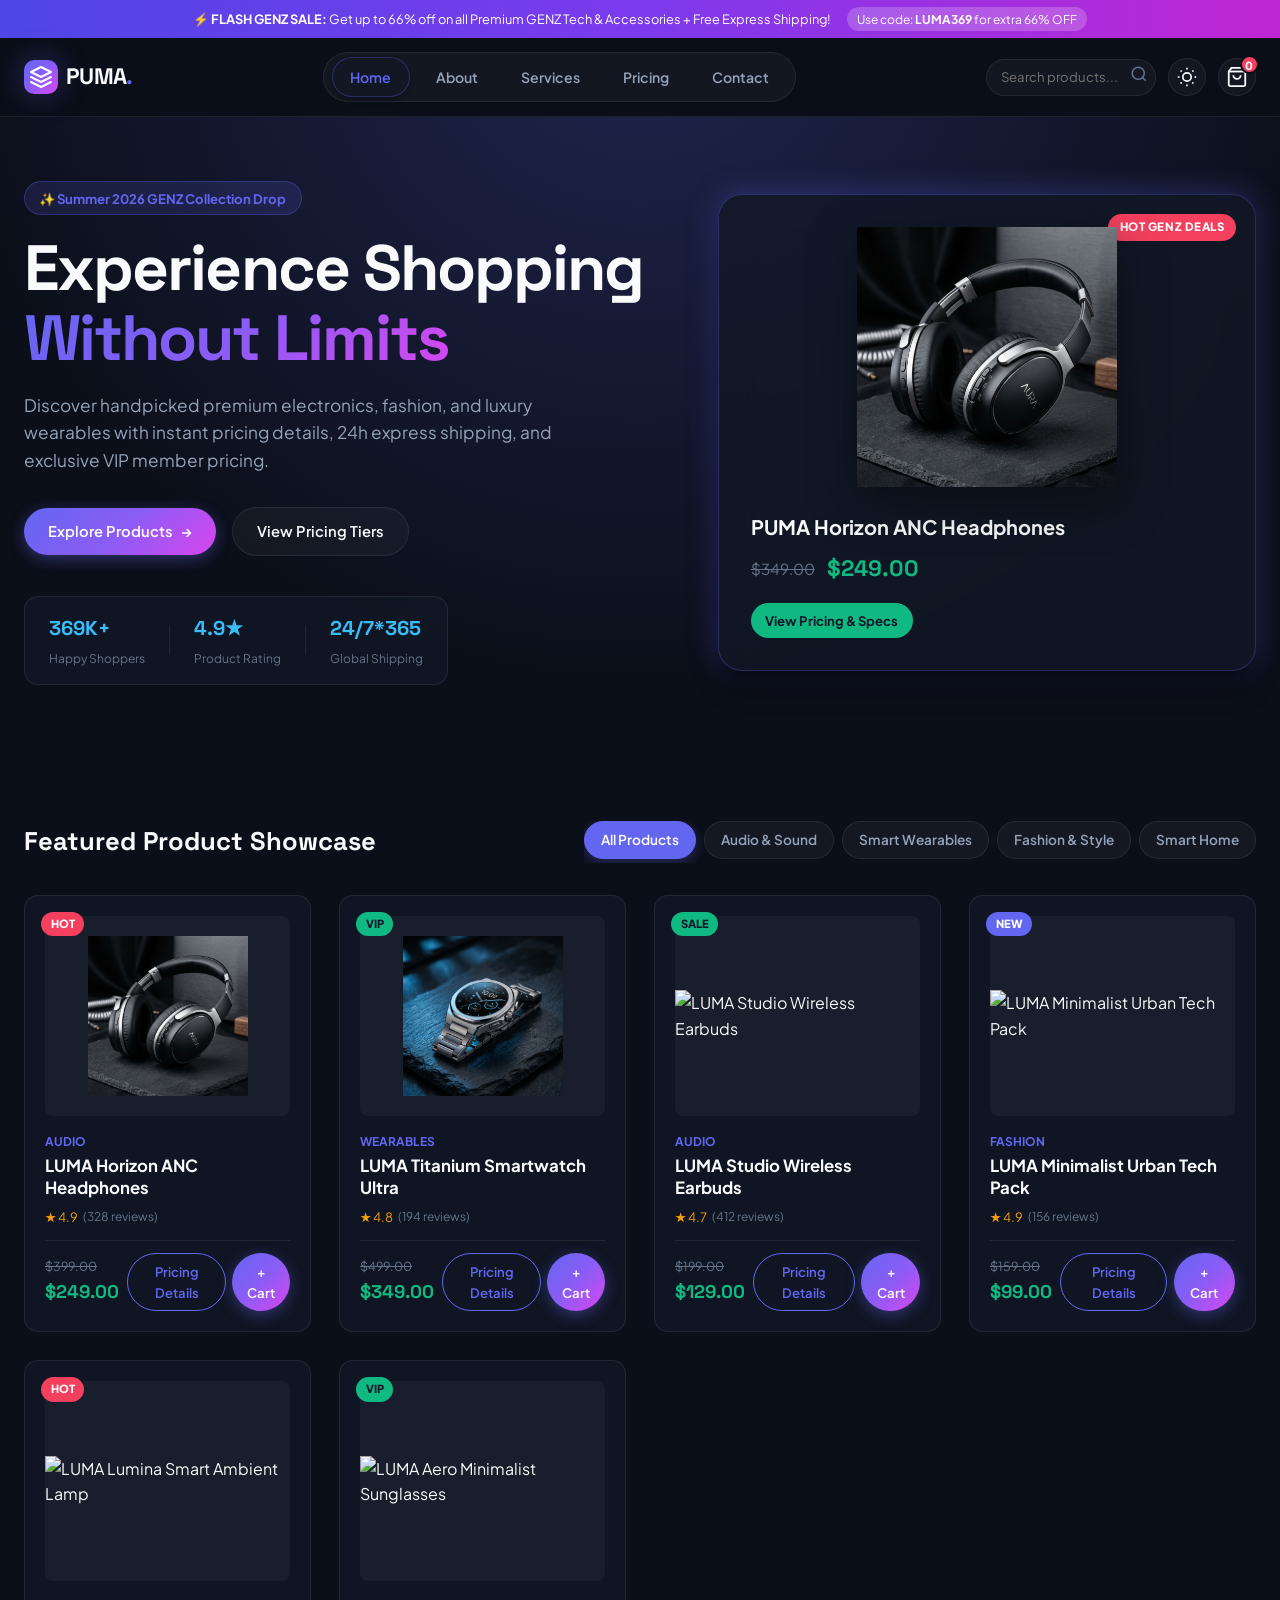
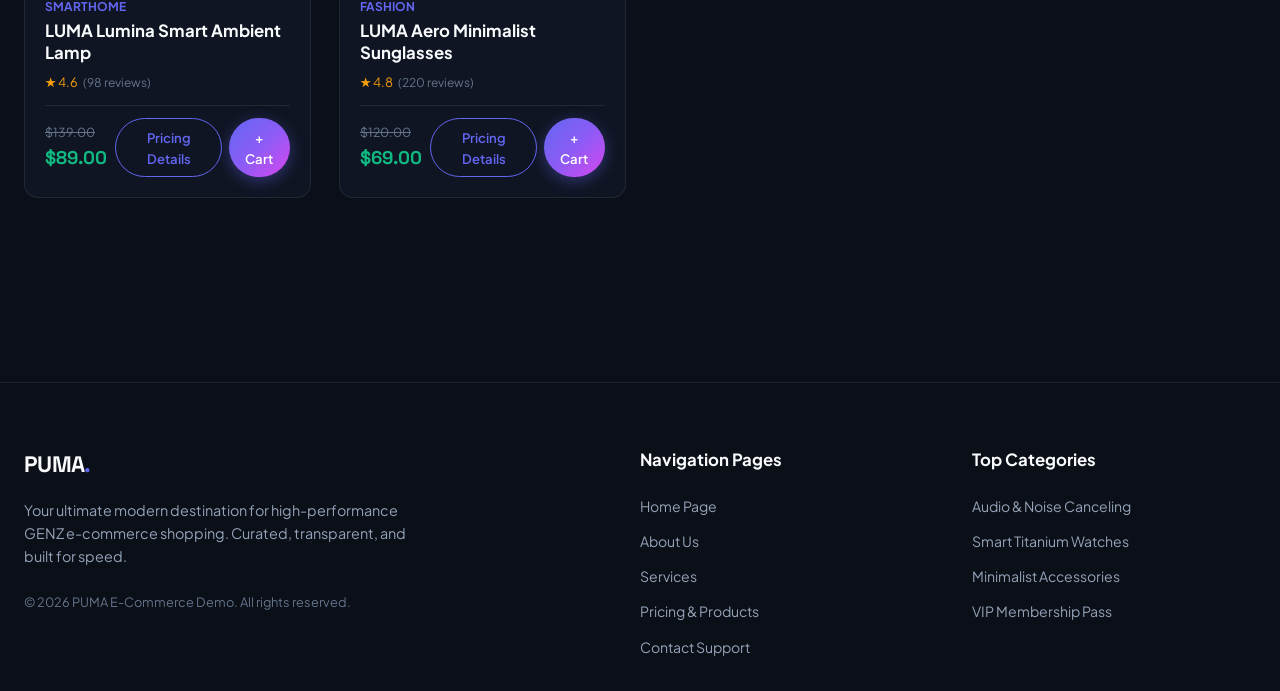
==== commit fbcfc05a: "Recent Update" ====
--- a/index.html
+++ b/index.html
@@ -4,7 +4,7 @@
   <meta charset="UTF-8">
   <meta name="viewport" content="width=device-width, initial-scale=1.0">
   <meta name="description" content="LUMA — Modern E-Commerce Shopping Home Page">
-  <title>LUMA — Home | Next-Gen E-Commerce Experience</title>
+  <title>PUMA — Home | GENZ E-Commerce Experience</title>
   <link rel="preconnect" href="https://fonts.googleapis.com">
   <link rel="preconnect" href="https://fonts.gstatic.com" crossorigin>
   <link href="https://fonts.googleapis.com/css2?family=Plus+Jakarta+Sans:wght@300;400;500;600;700;800&family=Space+Grotesk:wght@500;700&display=swap" rel="stylesheet">
@@ -15,8 +15,8 @@
   <!-- Top Announcement Bar -->
   <div class="top-announcement">
     <div class="announcement-content">
-      <span>⚡ <strong>FLASH SALE:</strong> Get up to 40% off on all Premium Tech & Accessories + Free Express Shipping!</span>
-      <span class="promo-code-badge">Use code: <strong>LUMA10</strong> for extra 10% OFF</span>
+      <span>⚡ <strong>FLASH GENZ SALE:</strong> Get up to 66% off on all Premium GENZ Tech & Accessories + Free Express Shipping!</span>
+      <span class="promo-code-badge">Use code: <strong>LUMA369</strong> for extra 66% OFF</span>
     </div>
   </div>
 
@@ -31,7 +31,7 @@
             <path d="M2 12L12 17L22 12" stroke="currentColor" stroke-width="2" stroke-linecap="round" stroke-linejoin="round"/>
           </svg>
         </div>
-        <span class="logo-text">LUMA<span class="logo-dot">.</span></span>
+        <span class="logo-text">PUMA<span class="logo-dot">.</span></span>
       </a>
 
       <!-- Navigation Links to distinct HTML pages -->
@@ -76,7 +76,7 @@
         <div class="hero-bg-glow"></div>
         <div class="hero-container">
           <div class="hero-text-col">
-            <span class="hero-tag">✨ Summer 2026 Collection Drop</span>
+            <span class="hero-tag">✨ Summer 2026 GENZ Collection Drop</span>
             <h1 class="hero-title">Experience Shopping <br><span class="gradient-text">Without Limits</span></h1>
             <p class="hero-desc">Discover handpicked premium electronics, fashion, and luxury wearables with instant pricing details, 24h express shipping, and exclusive VIP member pricing.</p>
             <div class="hero-cta-group">
@@ -86,7 +86,7 @@
             <!-- Trust Pills -->
             <div class="hero-stats">
               <div class="stat-item">
-                <span class="stat-num">50K+</span>
+                <span class="stat-num">369K+</span>
                 <span class="stat-lbl">Happy Shoppers</span>
               </div>
               <div class="stat-divider"></div>
@@ -96,7 +96,7 @@
               </div>
               <div class="stat-divider"></div>
               <div class="stat-item">
-                <span class="stat-num">24h</span>
+                <span class="stat-num">24/7*365</span>
                 <span class="stat-lbl">Global Shipping</span>
               </div>
             </div>
@@ -104,10 +104,10 @@
 
           <div class="hero-visual-col">
             <div class="hero-card-featured">
-              <div class="hero-card-badge">HOT DEAL</div>
+              <div class="hero-card-badge">HOT GENZ DEALS</div>
               <img src="./images/headphones.png" alt="LUMA Horizon ANC Headphones" class="hero-img">
               <div class="hero-card-info">
-                <h3>LUMA Horizon ANC Headphones</h3>
+                <h3>PUMA Horizon ANC Headphones</h3>
                 <p class="hero-card-price"><span class="price-strike">$349.00</span> <strong class="price-current">$249.00</strong></p>
                 <button type="button" class="btn btn-sm btn-accent view-pricing-btn" data-id="1">View Pricing & Specs</button>
               </div>
@@ -141,10 +141,10 @@
     <div class="footer-container">
       <div class="footer-col brand-col">
         <a href="index.html" class="brand-logo">
-          <span class="logo-text">LUMA<span class="logo-dot">.</span></span>
+          <span class="logo-text">PUMA<span class="logo-dot">.</span></span>
         </a>
-        <p class="footer-desc">Your ultimate modern destination for high-performance e-commerce shopping. Curated, transparent, and built for speed.</p>
-        <p class="copyright">&copy; 2026 LUMA E-Commerce Demo. All rights reserved.</p>
+        <p class="footer-desc">Your ultimate modern destination for high-performance GENZ e-commerce shopping. Curated, transparent, and built for speed.</p>
+        <p class="copyright">&copy; 2026 PUMA E-Commerce Demo. All rights reserved.</p>
       </div>
 
       <div class="footer-col">
@@ -206,7 +206,7 @@
       <button type="button" class="modal-close" id="checkout-close-btn">&times;</button>
       <div class="checkout-success-icon">🎉</div>
       <h2>Order Placed Successfully!</h2>
-      <p>Thank you for trying out the <strong>LUMA E-Commerce Demo</strong>. Order ID <strong id="demo-order-id">#LUMA-98421</strong>.</p>
+      <p>Thank you for trying out the <strong>PUMA E-Commerce Demo</strong>. Order ID <strong id="demo-order-id">#PUMA-98421</strong>.</p>
       <button type="button" class="btn btn-primary" id="checkout-done-btn">Back to Store</button>
     </div>
   </div>
--- a/styles.css
+++ b/styles.css
@@ -739,7 +739,69 @@
 .about-hero {
   text-align: center;
   max-width: 750px;
-  margin: 0 auto 4rem;
+  margin: 0 auto 3rem;
+}
+
+.why-luma-section {
+  display: grid;
+  grid-template-columns: minmax(0, 0.9fr) minmax(0, 1.1fr);
+  align-items: center;
+  gap: clamp(2rem, 6vw, 5rem);
+  margin-bottom: 5rem;
+  padding: clamp(1.25rem, 4vw, 3rem);
+  background: var(--gradient-card);
+  border: 1px solid var(--border-glass);
+  border-radius: var(--radius-lg);
+}
+
+.why-luma-image-wrap {
+  min-height: 320px;
+  display: grid;
+  place-items: center;
+  padding: 2rem;
+  border-radius: var(--radius-md);
+  background: var(--gradient-glow);
+}
+
+.why-luma-image-wrap img {
+  width: min(100%, 420px);
+  filter: drop-shadow(0 20px 24px rgba(0, 0, 0, 0.35));
+  transition: transform var(--transition-normal);
+}
+
+.why-luma-section:hover .why-luma-image-wrap img {
+  transform: translateY(-6px) rotate(-2deg);
+}
+
+.why-luma-content .section-title {
+  font-size: clamp(1.8rem, 3vw, 2.5rem);
+}
+
+.why-luma-content .section-lead {
+  margin-bottom: 1.5rem;
+}
+
+.why-luma-list {
+  list-style: none;
+  display: grid;
+  gap: 1rem;
+  margin-bottom: 1.75rem;
+}
+
+.why-luma-list li {
+  display: grid;
+  gap: 0.15rem;
+  padding-left: 1.25rem;
+  border-left: 2px solid var(--accent-emerald);
+}
+
+.why-luma-list strong {
+  font-size: 0.95rem;
+}
+
+.why-luma-list span {
+  color: var(--text-secondary);
+  font-size: 0.88rem;
 }
 
 .about-metrics-grid {
@@ -1054,134 +1116,631 @@
    5. CONTACT SECTION STYLES
    ========================================================================== */
 
+/* =========================================
+   PREMIUM CONTACT PAGE
+   Luxury Black + Champagne Gold Theme
+   ========================================= */
+
 .contact-header {
   text-align: center;
-  max-width: 700px;
-  margin: 0 auto 3.5rem;
-}
+  max-width: 780px;
+  margin: 0 auto 4.5rem;
+}
+
+.contact-header .section-subtitle {
+  display: inline-block;
+  color: #d4af37;
+  font-size: 0.75rem;
+  font-weight: 800;
+  letter-spacing: 0.22em;
+  margin-bottom: 0.9rem;
+  text-transform: uppercase;
+}
+
+.contact-header .section-title {
+  color: #f8f5ed;
+  font-size: clamp(2.2rem, 4vw, 3.4rem);
+  font-weight: 800;
+  line-height: 1.1;
+  margin-bottom: 1.2rem;
+  letter-spacing: -0.03em;
+}
+
+.contact-header .section-lead {
+  color: #a9a49a;
+  max-width: 680px;
+  margin: 0 auto;
+  line-height: 1.8;
+  font-size: 0.95rem;
+}
+
+
+/* =========================================
+   CONTACT LAYOUT
+   ========================================= */
 
 .contact-layout {
   display: grid;
-  grid-template-columns: 1.2fr 1fr;
-  gap: 2.5rem;
-}
+  grid-template-columns: 1.15fr 0.85fr;
+  gap: 3rem;
+  align-items: start;
+}
+
+
+/* =========================================
+   PREMIUM CONTACT FORM
+   ========================================= */
 
 .contact-form-card {
-  background: var(--bg-card);
-  border: 1px solid var(--border-glass);
-  border-radius: var(--radius-lg);
-  padding: 2.5rem;
+  position: relative;
+
+  background: linear-gradient(
+    145deg,
+    #171717 0%,
+    #101010 100%
+  );
+
+  border: 1px solid rgba(212, 175, 55, 0.22);
+  border-radius: 22px;
+
+  padding: 2.75rem;
+
+  box-shadow:
+    0 25px 70px rgba(0, 0, 0, 0.45),
+    inset 0 1px 0 rgba(255, 255, 255, 0.04);
+
+  overflow: hidden;
+
+  transition:
+    transform 0.35s ease,
+    border-color 0.35s ease,
+    box-shadow 0.35s ease;
+}
+
+
+/* Gold glow */
+
+.contact-form-card::before {
+  content: "";
+
+  position: absolute;
+
+  top: -100px;
+  right: -100px;
+
+  width: 220px;
+  height: 220px;
+
+  background: rgba(212, 175, 55, 0.08);
+
+  border-radius: 50%;
+
+  filter: blur(50px);
+
+  pointer-events: none;
+}
+
+.contact-form-card:hover {
+  transform: translateY(-6px);
+
+  border-color: rgba(212, 175, 55, 0.5);
+
+  box-shadow:
+    0 30px 80px rgba(0, 0, 0, 0.55),
+    0 0 35px rgba(212, 175, 55, 0.08);
 }
 
 .contact-form-card h3 {
-  font-size: 1.4rem;
-  margin-bottom: 1.5rem;
-}
+  position: relative;
+
+  color: #f8f5ed;
+
+  font-size: 1.55rem;
+  font-weight: 750;
+
+  margin-bottom: 1.8rem;
+}
+
+
+/* =========================================
+   FORM
+   ========================================= */
 
 .form-row {
   display: grid;
   grid-template-columns: 1fr 1fr;
-  gap: 1rem;
+  gap: 1.2rem;
 }
 
 .form-group {
-  margin-bottom: 1.25rem;
+  margin-bottom: 1.4rem;
 }
 
 .form-group label {
   display: block;
-  font-size: 0.85rem;
+
+  color: #c8c3b8;
+
+  font-size: 0.8rem;
+  font-weight: 700;
+
+  margin-bottom: 0.55rem;
+
+  letter-spacing: 0.02em;
+}
+
+.form-group input,
+.form-group select,
+.form-group textarea {
+
+  width: 100%;
+
+  background: #0d0d0d;
+
+  border: 1px solid #2d2b27;
+
+  border-radius: 10px;
+
+  padding: 0.95rem 1rem;
+
+  color: #f8f5ed;
+
+  font-family: inherit;
+  font-size: 0.9rem;
+
+  transition:
+    border-color 0.3s ease,
+    background 0.3s ease,
+    box-shadow 0.3s ease;
+}
+
+.form-group input::placeholder,
+.form-group textarea::placeholder {
+  color: #66635d;
+}
+
+.form-group textarea {
+  min-height: 145px;
+  resize: vertical;
+}
+
+
+/* =========================================
+   INPUT FOCUS
+   ========================================= */
+
+.form-group input:focus,
+.form-group select:focus,
+.form-group textarea:focus {
+
+  outline: none;
+
+  background: #121212;
+
+  border-color: #d4af37;
+
+  box-shadow:
+    0 0 0 3px rgba(212, 175, 55, 0.1),
+    0 0 20px rgba(212, 175, 55, 0.06);
+}
+
+
+/* =========================================
+   PREMIUM BUTTON
+   ========================================= */
+
+.contact-form-card .btn-primary {
+
+  width: 100%;
+  min-height: 52px;
+
+  background: linear-gradient(
+    135deg,
+    #e6c65c 0%,
+    #d4af37 50%,
+    #b8941f 100%
+  );
+
+  color: #15130d;
+
+  border: none;
+  border-radius: 10px;
+
+  font-size: 0.9rem;
+  font-weight: 800;
+
+  letter-spacing: 0.03em;
+
+  cursor: pointer;
+
+  box-shadow:
+    0 10px 25px rgba(212, 175, 55, 0.15);
+
+  transition:
+    transform 0.3s ease,
+    box-shadow 0.3s ease,
+    filter 0.3s ease;
+}
+
+.contact-form-card .btn-primary:hover {
+
+  transform: translateY(-3px);
+
+  filter: brightness(1.08);
+
+  box-shadow:
+    0 15px 35px rgba(212, 175, 55, 0.28);
+}
+
+
+/* =========================================
+   FORM STATUS
+   ========================================= */
+
+.form-status {
+
+  margin-top: 1rem;
+
+  min-height: 20px;
+
+  color: #d4af37;
+
+  font-size: 0.88rem;
+
   font-weight: 600;
-  margin-bottom: 0.4rem;
-  color: var(--text-secondary);
-}
-
-.form-group input, .form-group select, .form-group textarea {
+
+  text-align: center;
+}
+
+
+/* =========================================
+   CONTACT INFORMATION CARD
+   ========================================= */
+
+.info-card {
+
+  background: linear-gradient(
+    145deg,
+    #171717,
+    #101010
+  );
+
+  border: 1px solid rgba(212, 175, 55, 0.2);
+
+  border-radius: 18px;
+
+  padding: 2rem;
+
+  margin-bottom: 2rem;
+
+  display: flex;
+  flex-direction: column;
+
+  gap: 1.5rem;
+
+  box-shadow:
+    0 20px 50px rgba(0, 0, 0, 0.35);
+
+  transition:
+    transform 0.3s ease,
+    border-color 0.3s ease;
+}
+
+.info-card:hover {
+
+  transform: translateY(-5px);
+
+  border-color: rgba(212, 175, 55, 0.45);
+}
+
+
+/* =========================================
+   CONTACT INFORMATION ITEM
+   ========================================= */
+
+.info-item {
+
+  display: flex;
+
+  align-items: flex-start;
+
+  gap: 1rem;
+
+  padding: 0.5rem 0;
+}
+
+.info-icon {
+
+  width: 48px;
+  height: 48px;
+
+  flex-shrink: 0;
+
+  display: flex;
+
+  align-items: center;
+  justify-content: center;
+
+  background: rgba(212, 175, 55, 0.08);
+
+  border: 1px solid rgba(212, 175, 55, 0.25);
+
+  border-radius: 12px;
+
+  font-size: 1.2rem;
+
+  transition: all 0.3s ease;
+}
+
+.info-item:hover .info-icon {
+
+  background: #d4af37;
+
+  border-color: #d4af37;
+
+  transform: scale(1.08);
+
+  box-shadow:
+    0 8px 20px rgba(212, 175, 55, 0.2);
+}
+
+.info-item strong {
+
+  display: block;
+
+  color: #f3eee3;
+
+  font-size: 0.95rem;
+
+  font-weight: 700;
+
+  margin-bottom: 0.35rem;
+}
+
+.info-item p {
+
+  margin: 0;
+
+  color: #969189;
+
+  font-size: 0.87rem;
+
+  line-height: 1.7;
+}
+
+
+/* =========================================
+   FAQ SECTION
+   ========================================= */
+
+.faq-accordion-block h4 {
+
+  color: #f3eee3;
+
+  font-size: 1.2rem;
+
+  font-weight: 750;
+
+  margin-bottom: 1.2rem;
+}
+
+
+/* =========================================
+   FAQ ITEM
+   ========================================= */
+
+.accordion-item {
+
+  background: #151515;
+
+  border: 1px solid #292824;
+
+  border-radius: 12px;
+
+  margin-bottom: 0.8rem;
+
+  overflow: hidden;
+
+  transition:
+    border-color 0.3s ease,
+    transform 0.3s ease,
+    box-shadow 0.3s ease;
+}
+
+.accordion-item:hover {
+
+  border-color: rgba(212, 175, 55, 0.4);
+
+  transform: translateY(-2px);
+
+  box-shadow:
+    0 10px 30px rgba(0, 0, 0, 0.25);
+}
+
+.accordion-item.active {
+
+  border-color: rgba(212, 175, 55, 0.55);
+
+  box-shadow:
+    0 10px 30px rgba(212, 175, 55, 0.06);
+}
+
+
+/* =========================================
+   FAQ HEADER
+   ========================================= */
+
+.accordion-header {
+
   width: 100%;
-  background: var(--bg-glass);
-  border: 1px solid var(--border-glass);
-  padding: 0.75rem 1rem;
-  border-radius: var(--radius-sm);
-  color: var(--text-main);
-  transition: border-color var(--transition-fast);
-}
-
-.form-group input:focus, .form-group select:focus, .form-group textarea:focus {
-  outline: none;
-  border-color: var(--accent-indigo);
-}
-
-.form-status {
-  margin-top: 1rem;
+
+  padding: 1.15rem 1.25rem;
+
+  display: flex;
+
+  align-items: center;
+  justify-content: space-between;
+
+  gap: 1rem;
+
+  background: transparent;
+
+  border: none;
+
+  color: #e9e4d9;
+
+  font-family: inherit;
+
   font-size: 0.9rem;
-  font-weight: 600;
-}
-
-.info-card {
-  background: var(--bg-card);
-  border: 1px solid var(--border-glass);
-  border-radius: var(--radius-md);
-  padding: 1.75rem;
-  margin-bottom: 2rem;
-  display: flex;
-  flex-direction: column;
-  gap: 1.25rem;
-}
-
-.info-item {
-  display: flex;
-  align-items: flex-start;
-  gap: 1rem;
-}
-
-.info-icon {
-  font-size: 1.5rem;
-}
-
-.info-item p {
-  color: var(--text-secondary);
-  font-size: 0.88rem;
-}
-
-/* Accordion FAQ */
-.faq-accordion-block h4 {
-  font-size: 1.15rem;
-  margin-bottom: 1rem;
-}
-
-.accordion-item {
-  background: var(--bg-card);
-  border: 1px solid var(--border-glass);
-  border-radius: var(--radius-sm);
-  margin-bottom: 0.75rem;
-  overflow: hidden;
-}
-
-.accordion-header {
-  width: 100%;
-  padding: 1rem 1.25rem;
-  display: flex;
-  align-items: center;
-  justify-content: space-between;
-  font-weight: 600;
-  font-size: 0.92rem;
-  color: var(--text-main);
+
+  font-weight: 650;
+
   text-align: left;
-}
+
+  cursor: pointer;
+
+  transition:
+    color 0.25s ease,
+    background 0.25s ease;
+}
+
+.accordion-header:hover {
+
+  background: rgba(212, 175, 55, 0.04);
+
+  color: #d4af37;
+}
+
+
+/* =========================================
+   FAQ ICON
+   ========================================= */
+
+.acc-icon {
+
+  width: 28px;
+  height: 28px;
+
+  flex-shrink: 0;
+
+  display: flex;
+
+  align-items: center;
+  justify-content: center;
+
+  background: rgba(212, 175, 55, 0.08);
+
+  border: 1px solid rgba(212, 175, 55, 0.25);
+
+  border-radius: 50%;
+
+  color: #d4af37;
+
+  font-size: 1.1rem;
+
+  transition:
+    transform 0.3s ease,
+    background 0.3s ease,
+    color 0.3s ease;
+}
+
+.accordion-item.active .acc-icon {
+
+  background: #d4af37;
+
+  color: #15130d;
+
+  border-color: #d4af37;
+
+  transform: rotate(45deg);
+}
+
+
+/* =========================================
+   FAQ CONTENT
+   ========================================= */
 
 .accordion-content {
+
   display: none;
-  padding: 0 1.25rem 1rem;
-  color: var(--text-secondary);
-  font-size: 0.88rem;
+
+  padding: 0 1.25rem 1.25rem;
+
+  color: #969189;
+
+  font-size: 0.87rem;
+
+  line-height: 1.75;
 }
 
 .accordion-item.active .accordion-content {
   display: block;
 }
 
-.accordion-item.active .acc-icon {
-  transform: rotate(45deg);
+.accordion-content p {
+  margin: 0;
+}
+
+
+/* =========================================
+   PREMIUM RESPONSIVE DESIGN
+   ========================================= */
+
+@media (max-width: 900px) {
+
+  .contact-layout {
+    grid-template-columns: 1fr;
+    gap: 2rem;
+  }
+
+  .contact-form-card {
+    padding: 2.25rem;
+  }
+}
+
+
+@media (max-width: 600px) {
+
+  .contact-header {
+    margin-bottom: 2.8rem;
+  }
+
+  .contact-header .section-title {
+    font-size: 2.1rem;
+  }
+
+  .contact-header .section-lead {
+    font-size: 0.88rem;
+  }
+
+  .contact-form-card {
+    padding: 1.5rem;
+    border-radius: 16px;
+  }
+
+  .form-row {
+    grid-template-columns: 1fr;
+    gap: 0;
+  }
+
+  .info-card {
+    padding: 1.4rem;
+  }
+
+  .info-icon {
+    width: 42px;
+    height: 42px;
+  }
+
+  .accordion-header {
+    padding: 1rem;
+    font-size: 0.86rem;
+  }
+
+  .accordion-content {
+    padding: 0 1rem 1rem;
+    font-size: 0.84rem;
+  }
 }
 
 /* ==========================================================================
@@ -1546,6 +2105,9 @@
   .hero-container {
     grid-template-columns: 1fr;
   }
+  .why-luma-section {
+    grid-template-columns: 1fr;
+  }
   .contact-layout {
     grid-template-columns: 1fr;
   }
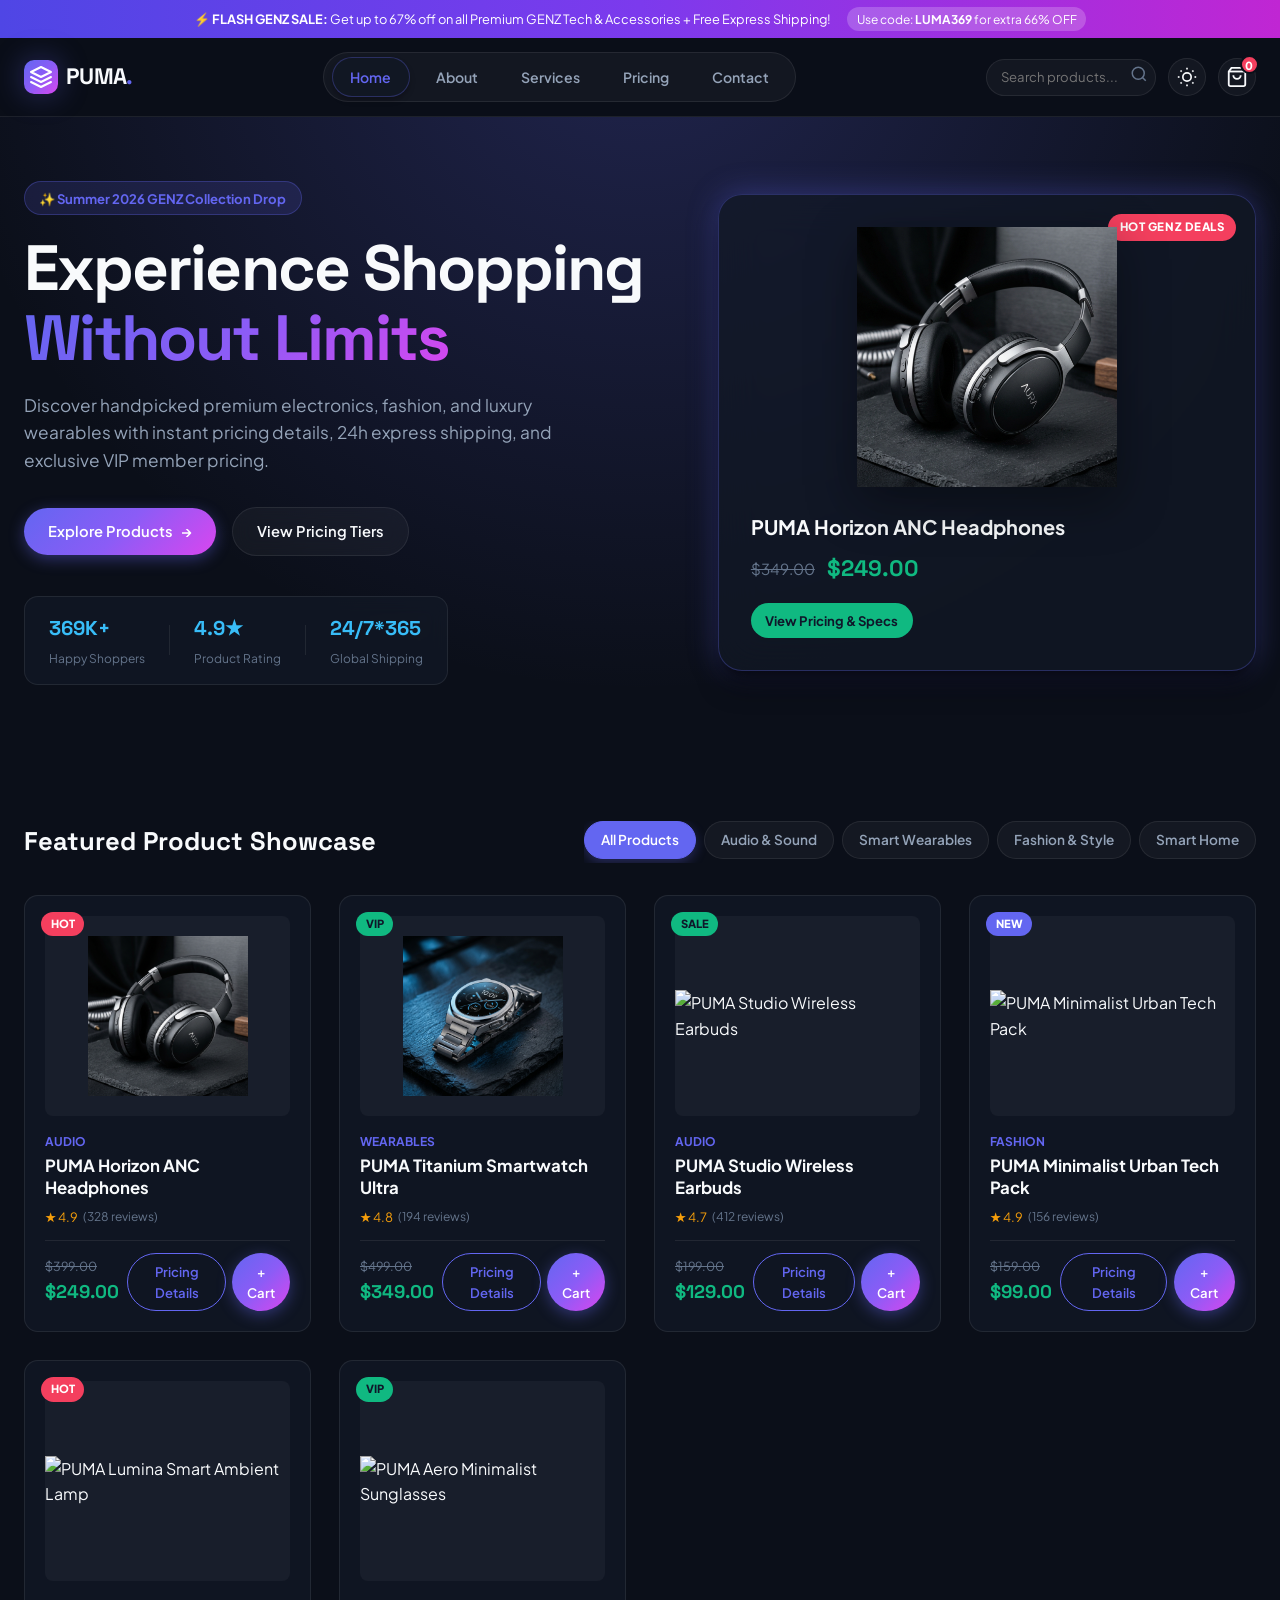
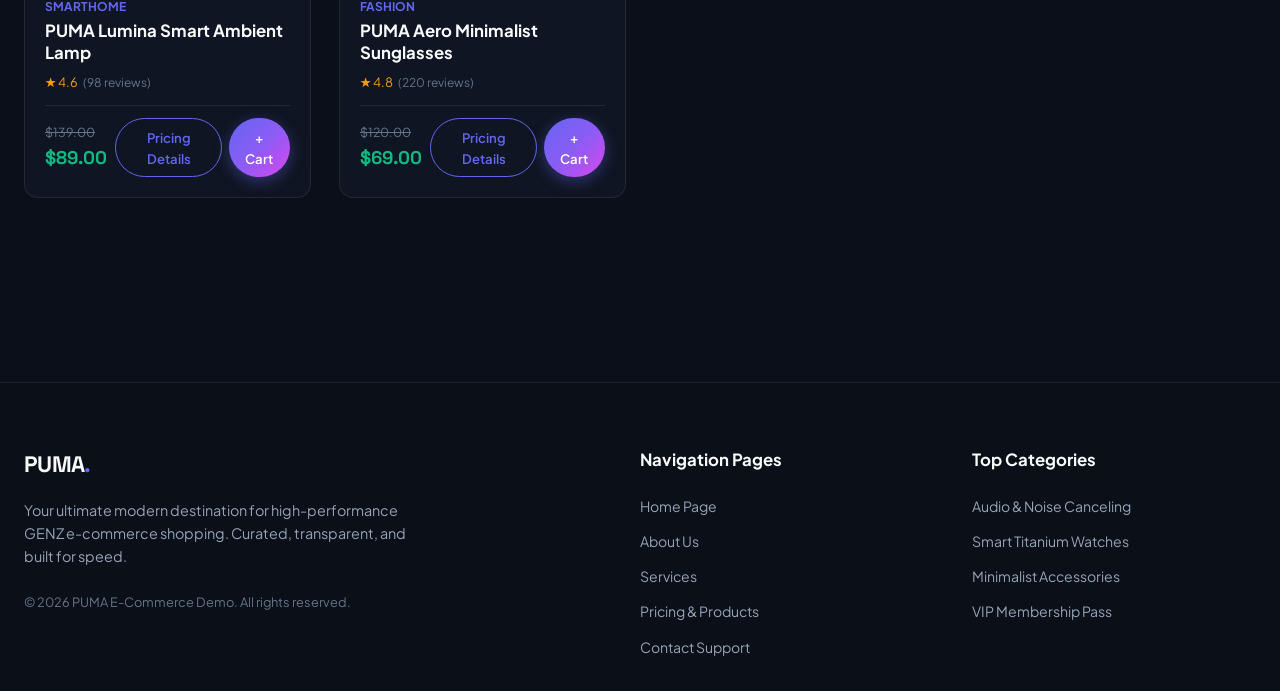
==== commit 8dbf9da2: "Index updated by Monisha" ====
--- a/index.html
+++ b/index.html
@@ -4,7 +4,7 @@
   <meta charset="UTF-8">
   <meta name="viewport" content="width=device-width, initial-scale=1.0">
   <meta name="description" content="LUMA — Modern E-Commerce Shopping Home Page">
-  <title>PUMA — Home | GENZ E-Commerce Experience</title>
+  <title>PUMA — Home || GENZ E-Commerce Experience</title>
   <link rel="preconnect" href="https://fonts.googleapis.com">
   <link rel="preconnect" href="https://fonts.gstatic.com" crossorigin>
   <link href="https://fonts.googleapis.com/css2?family=Plus+Jakarta+Sans:wght@300;400;500;600;700;800&family=Space+Grotesk:wght@500;700&display=swap" rel="stylesheet">
@@ -15,7 +15,7 @@
   <!-- Top Announcement Bar -->
   <div class="top-announcement">
     <div class="announcement-content">
-      <span>⚡ <strong>FLASH GENZ SALE:</strong> Get up to 66% off on all Premium GENZ Tech & Accessories + Free Express Shipping!</span>
+      <span>⚡ <strong>FLASH GENZ SALE:</strong> Get up to 67% off on all Premium GENZ Tech & Accessories + Free Express Shipping!</span>
       <span class="promo-code-badge">Use code: <strong>LUMA369</strong> for extra 66% OFF</span>
     </div>
   </div>
--- a/styles.css
+++ b/styles.css
@@ -106,6 +106,7 @@
 .gradient-text {
   background: var(--gradient-primary);
   -webkit-background-clip: text;
+  background-clip: text;
   -webkit-text-fill-color: transparent;
 }
 
@@ -742,6 +743,28 @@
   margin: 0 auto 3rem;
 }
 
+.about-hero .section-lead {
+  margin: 0 auto 1.5rem;
+}
+
+.about-trust-row {
+  display: flex;
+  align-items: center;
+  justify-content: center;
+  flex-wrap: wrap;
+  gap: 0.75rem;
+}
+
+.about-trust-row span {
+  padding: 0.55rem 0.9rem;
+  border: 1px solid var(--border-glass);
+  border-radius: var(--radius-full);
+  background: var(--bg-card);
+  color: var(--text-secondary);
+  font-size: 0.8rem;
+  font-weight: 600;
+}
+
 .why-luma-section {
   display: grid;
   grid-template-columns: minmax(0, 0.9fr) minmax(0, 1.1fr);
@@ -889,6 +912,13 @@
   border: 1px solid var(--border-glass);
   padding: 1.75rem;
   border-radius: var(--radius-md);
+  transition: transform var(--transition-fast), border-color var(--transition-fast), box-shadow var(--transition-fast);
+}
+
+.testimonial-card:hover {
+  transform: translateY(-4px);
+  border-color: rgba(99, 102, 241, 0.4);
+  box-shadow: var(--shadow-sm);
 }
 
 .rating-stars {
@@ -907,6 +937,17 @@
   display: flex;
   align-items: center;
   gap: 0.75rem;
+}
+
+.testimonial-author strong {
+  display: block;
+}
+
+.testimonial-author span {
+  display: block;
+  color: var(--text-secondary);
+  font-size: 0.8rem;
+  margin-top: 0.15rem;
 }
 
 .author-avatar {
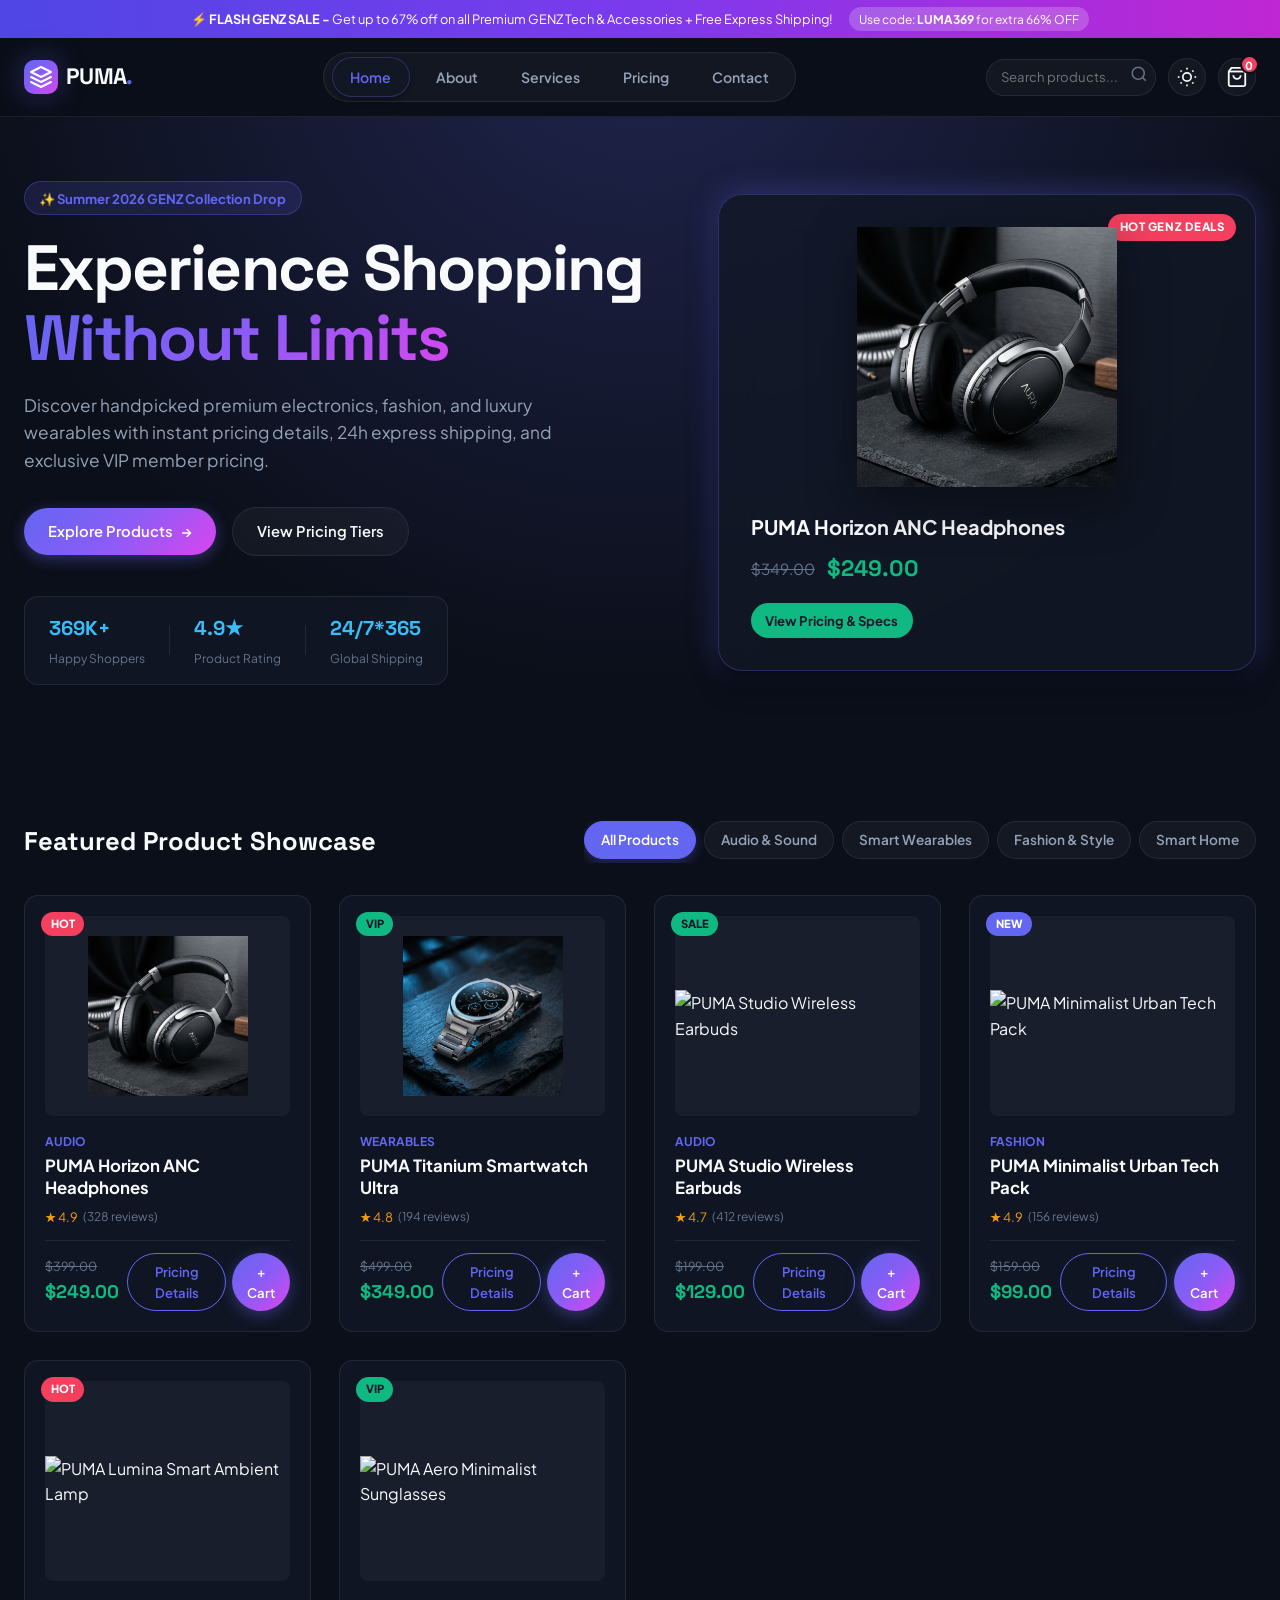
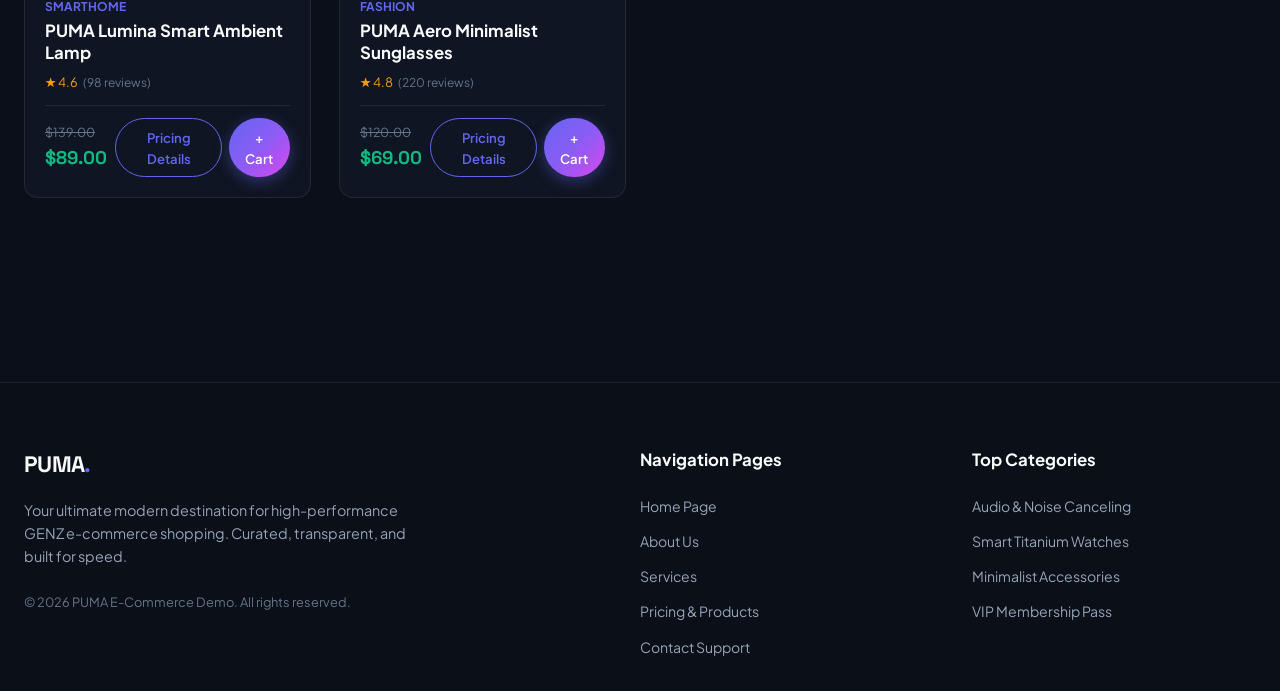
==== commit 863b59cf: "index update" ====
--- a/index.html
+++ b/index.html
@@ -15,7 +15,7 @@
   <!-- Top Announcement Bar -->
   <div class="top-announcement">
     <div class="announcement-content">
-      <span>⚡ <strong>FLASH GENZ SALE:</strong> Get up to 67% off on all Premium GENZ Tech & Accessories + Free Express Shipping!</span>
+      <span>⚡ <strong>FLASH GENZ SALE -</strong> Get up to 67% off on all Premium GENZ Tech & Accessories + Free Express Shipping!</span>
       <span class="promo-code-badge">Use code: <strong>LUMA369</strong> for extra 66% OFF</span>
     </div>
   </div>
